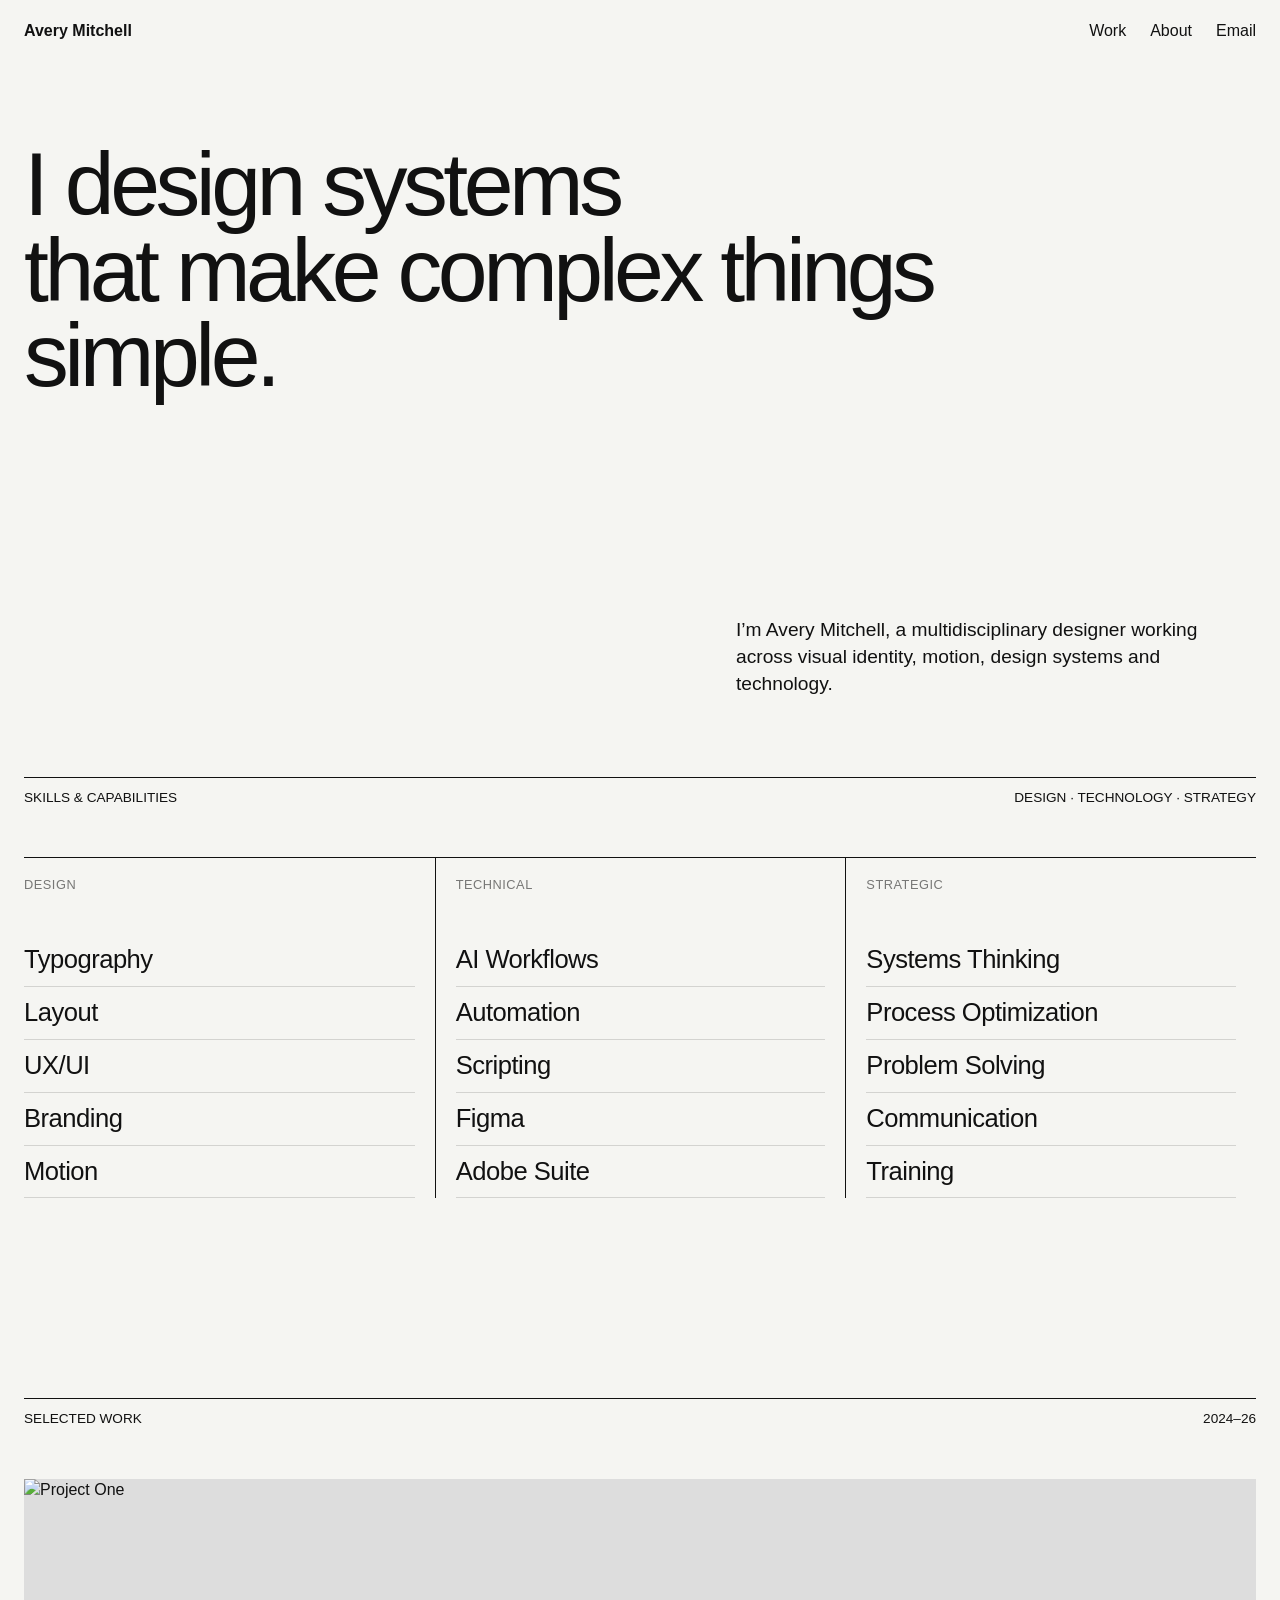
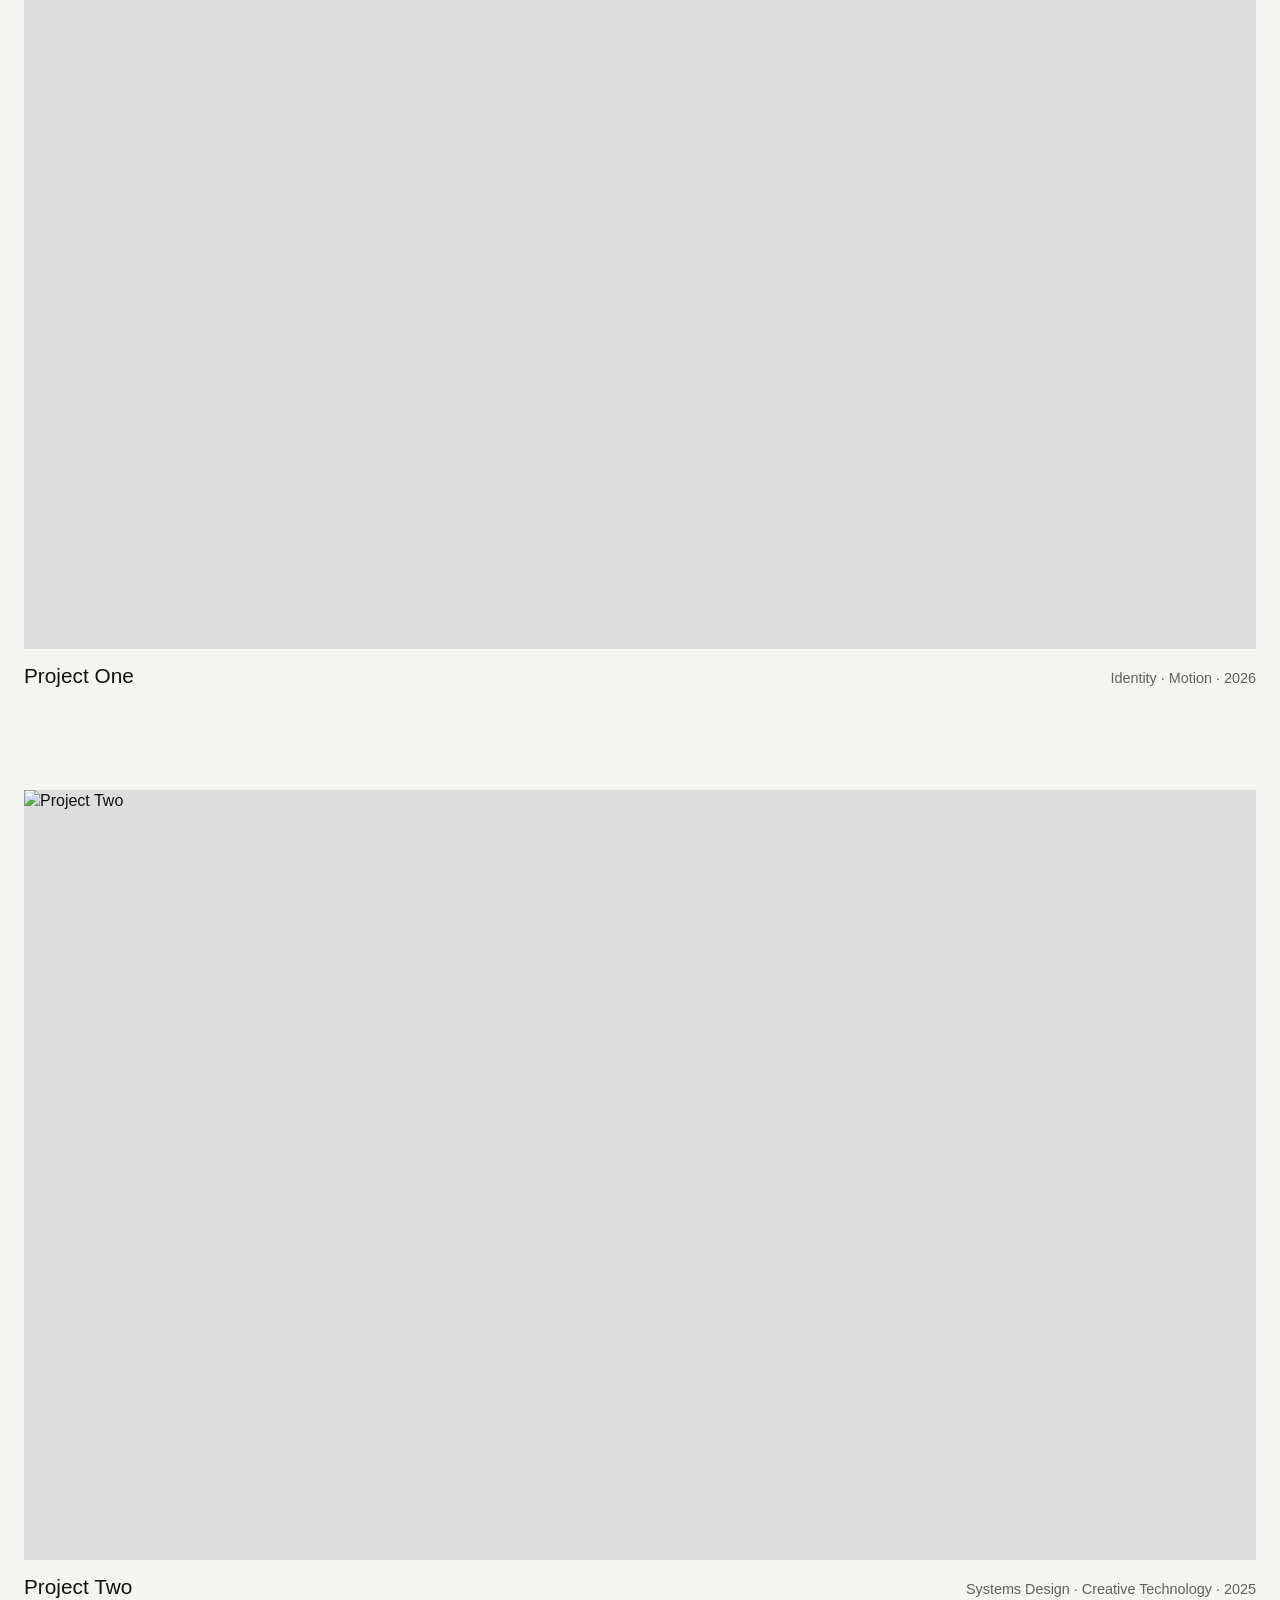
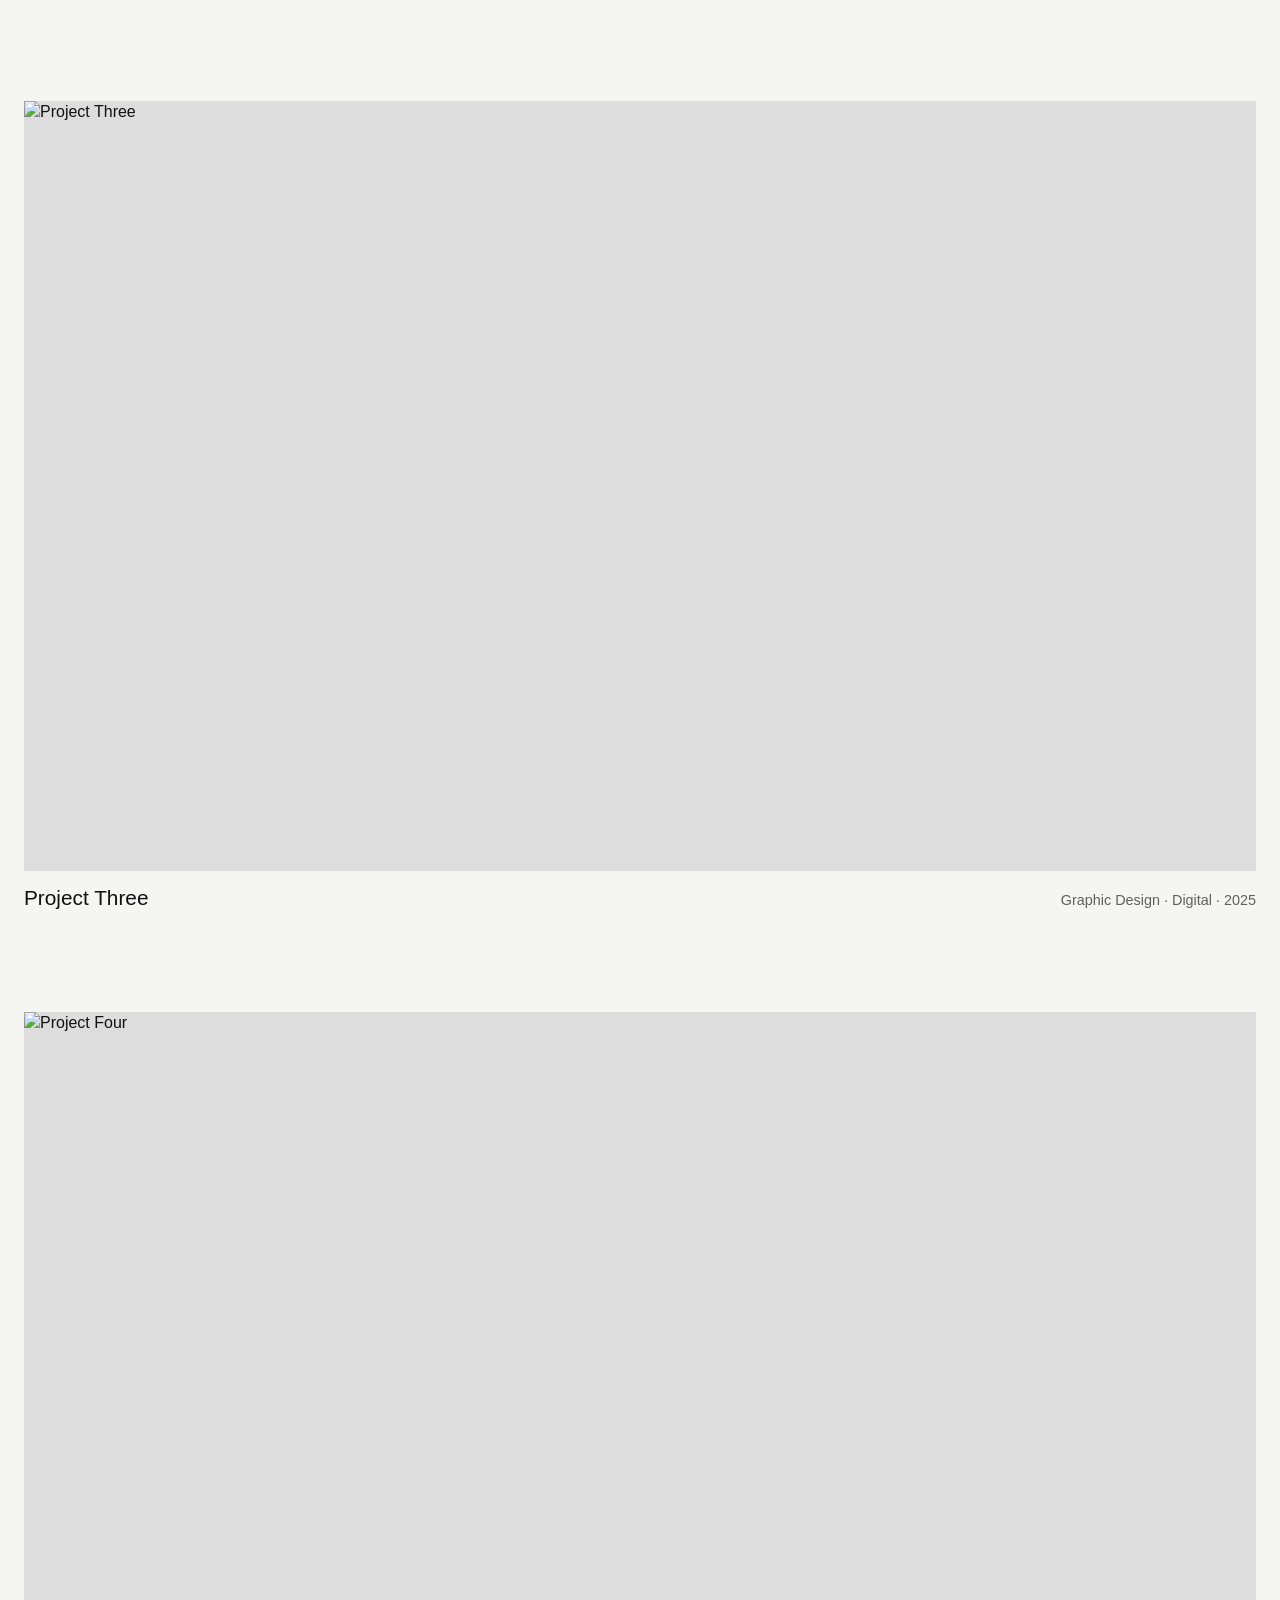
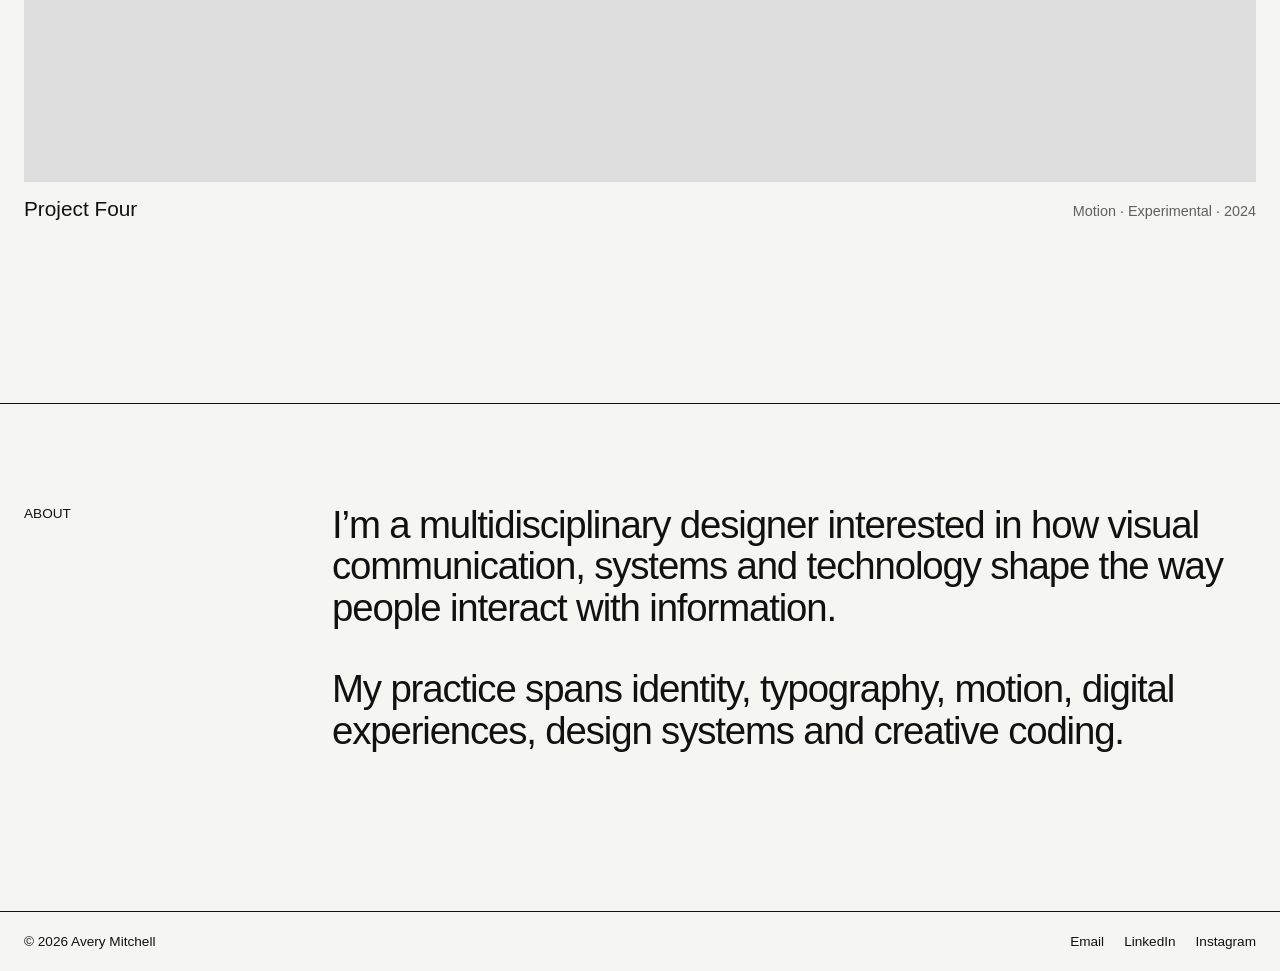
==== index.html @ 85906522 "Add favicon link to index.html" ====
<!DOCTYPE html>
<html lang="en">
<head>
  <meta charset="UTF-8">
  <meta name="viewport" content="width=device-width, initial-scale=1.0">

  <title>Avery Mitchell — Design & Creative Technology</title>
  <meta
    name="description"
    content="Portfolio of Avery Mitchell — graphic design, motion, systems design and creative technology."
  >

  <link rel="stylesheet" href="style.css">
  <link rel="icon" type="image/png" href="/favicon.png">
</head>

<body>

  <header class="site-header">
    <a class="name" href="/">Avery Mitchell</a>

    <nav>
      <a href="#work">Work</a>
      <a href="#about">About</a>
      <a href="mailto:hello@example.com">Email</a>
    </nav>
  </header>


  <main>

    <!-- INTRO -->
    <section class="intro">
      <h1>
        I design systems<br>
        that make complex things<br>
        simple.
      </h1>

      <p class="intro-text">
        I’m Avery Mitchell, a multidisciplinary designer working across
        visual identity, motion, design systems and technology.
      </p>
    </section>

    <!-- SKILLS -->
<section class="skills">

  <div class="section-heading">
    <p>Skills & Capabilities</p>
    <p>Design · Technology · Strategy</p>
  </div>

  <div class="skills-grid">

    <div class="skills-column">
      <h2>Design</h2>
      <ul>
        <li>Typography</li>
        <li>Layout</li>
        <li>UX/UI</li>
        <li>Branding</li>
        <li>Motion</li>
      </ul>
    </div>

    <div class="skills-column">
      <h2>Technical</h2>
      <ul>
        <li>AI Workflows</li>
        <li>Automation</li>
        <li>Scripting</li>
        <li>Figma</li>
        <li>Adobe Suite</li>
      </ul>
    </div>

    <div class="skills-column">
      <h2>Strategic</h2>
      <ul>
        <li>Systems Thinking</li>
        <li>Process Optimization</li>
        <li>Problem Solving</li>
        <li>Communication</li>
        <li>Training</li>
      </ul>
    </div>

  </div>

</section>

    <!-- WORK -->
    <section class="work" id="work">

      <div class="section-heading">
        <p>Selected work</p>
        <p>2024–26</p>
      </div>


      <!-- PROJECT 01 -->
      <a class="project" href="#">
        <div class="project-image">
          <img
            src="images/project-01.jpg"
            alt="Project One"
          >
        </div>

        <div class="project-info">
          <h2>Project One</h2>

          <p>
            Identity · Motion · 2026
          </p>
        </div>
      </a>


      <!-- PROJECT 02 -->
      <a class="project" href="#">
        <div class="project-image">
          <img
            src="images/project-02.jpg"
            alt="Project Two"
          >
        </div>

        <div class="project-info">
          <h2>Project Two</h2>

          <p>
            Systems Design · Creative Technology · 2025
          </p>
        </div>
      </a>


      <!-- PROJECT 03 -->
      <a class="project" href="#">
        <div class="project-image">
          <img
            src="images/project-03.jpg"
            alt="Project Three"
          >
        </div>

        <div class="project-info">
          <h2>Project Three</h2>

          <p>
            Graphic Design · Digital · 2025
          </p>
        </div>
      </a>


      <!-- PROJECT 04 -->
      <a class="project" href="#">
        <div class="project-image">
          <img
            src="images/project-04.jpg"
            alt="Project Four"
          >
        </div>

        <div class="project-info">
          <h2>Project Four</h2>

          <p>
            Motion · Experimental · 2024
          </p>
        </div>
      </a>

    </section>


    <!-- ABOUT -->
    <section class="about" id="about">

      <p class="section-label">About</p>

      <div class="about-text">
        <p>
          I’m a multidisciplinary designer interested in how visual
          communication, systems and technology shape the way people
          interact with information.
        </p>

        <p>
          My practice spans identity, typography, motion, digital
          experiences, design systems and creative coding.
        </p>
      </div>

    </section>

  </main>


  <footer>

    <p>© 2026 Avery Mitchell</p>

    <div class="footer-links">
      <a href="mailto:hello@example.com">Email</a>
      <a href="#" target="_blank">LinkedIn</a>
      <a href="#" target="_blank">Instagram</a>
    </div>

  </footer>

</body>
</html>
---- style.css ----
/* ------------------------------
   RESET
-------------------------------- */

* {
  box-sizing: border-box;
  margin: 0;
  padding: 0;
}

html {
  scroll-behavior: smooth;
}

body {
  background: #f5f5f2;
  color: #111;
  font-family: Inter, Helvetica, sans-serif;
  font-size: 16px;
  line-height: 1.4;
}

img {
  display: block;
  width: 100%;
}

a {
  color: inherit;
  text-decoration: none;
}


/* ------------------------------
   HEADER
-------------------------------- */

.site-header {
  display: flex;
  justify-content: space-between;
  align-items: center;

  padding: 20px 24px;
}

.name {
  font-weight: 600;
font-color: #FF0000;
}

nav {
  display: flex;
  gap: 24px;
}

nav a:hover {
  opacity: 0.5;
}


/* ------------------------------
   INTRO
-------------------------------- */

.intro {
  min-height: 75vh;

  display: flex;
  flex-direction: column;
  justify-content: space-between;

  padding: 80px 24px 40px;
}

.intro h1 {
  max-width: 1200px;

  font-size: clamp(3rem, 7vw, 7rem);
  font-weight: 400;
  line-height: 0.95;
  letter-spacing: -0.05em;
}

.intro-text {
  max-width: 520px;

  margin-left: auto;

  font-size: 1.2rem;
}


/* ------------------------------
   SKILLS
-------------------------------- */

.skills {
  padding: 40px 24px 120px;
}

.skills-grid {
  display: grid;
  grid-template-columns: repeat(3, 1fr);
  border-top: 1px solid #111;
}

.skills-column {
  padding: 18px 20px 0 0;
}

.skills-column + .skills-column {
  border-left: 1px solid #111;
  padding-left: 20px;
}

.skills-column h2 {
  margin-bottom: 40px;

  font-size: 0.8rem;
  font-weight: 500;
  text-transform: uppercase;
  letter-spacing: 0.04em;

  opacity: 0.55;
}

.skills-column ul {
  list-style: none;
}

.skills-column li {
  padding: 8px 0;

  font-size: clamp(1.25rem, 2vw, 2rem);
  letter-spacing: -0.02em;

  border-bottom: 1px solid rgba(17, 17, 17, 0.15);
}


/* SKILLS — MOBILE */

@media (max-width: 700px) {

  .skills {
    padding-bottom: 80px;
  }

  .skills-grid {
    display: block;
  }

  .skills-column {
    padding: 20px 0 40px;
  }

  .skills-column + .skills-column {
    border-left: 0;
    border-top: 1px solid #111;
    padding-left: 0;
  }

  .skills-column h2 {
    margin-bottom: 20px;
  }

}

/* ------------------------------
   WORK
-------------------------------- */

.work {
  padding: 80px 24px;
}

.section-heading {
  display: flex;
  justify-content: space-between;

  border-top: 1px solid #111;

  padding-top: 10px;
  margin-bottom: 50px;

  font-size: 0.85rem;
  text-transform: uppercase;
}


/* PROJECT */

.project {
  display: block;

  margin-bottom: 100px;
}

.project-image {
  overflow: hidden;

  background: #ddd;
}

.project-image img {
  aspect-ratio: 16 / 10;

  object-fit: cover;

  transition: transform 0.5s ease;
}

.project:hover .project-image img {
  transform: scale(1.015);
}

.project-info {
  display: flex;
  justify-content: space-between;
  align-items: baseline;

  padding-top: 12px;
}

.project-info h2 {
  font-size: 1.3rem;
  font-weight: 500;
}

.project-info p {
  font-size: 0.9rem;
  opacity: 0.65;
}


/* ------------------------------
   ABOUT
-------------------------------- */

.about {
  display: grid;
  grid-template-columns: 1fr 3fr;

  padding: 100px 24px 160px;

  border-top: 1px solid #111;
}

.section-label {
  font-size: 0.85rem;
  text-transform: uppercase;
}

.about-text {
  max-width: 900px;

  font-size: clamp(1.8rem, 3vw, 3.5rem);
  line-height: 1.08;
  letter-spacing: -0.03em;
}

.about-text p + p {
  margin-top: 40px;
}


/* ------------------------------
   FOOTER
-------------------------------- */

footer {
  display: flex;
  justify-content: space-between;

  padding: 20px 24px;

  border-top: 1px solid #111;

  font-size: 0.85rem;
}

.footer-links {
  display: flex;
  gap: 20px;
}

.footer-links a:hover {
  opacity: 0.5;
}


/* ------------------------------
   MOBILE
-------------------------------- */

@media (max-width: 700px) {

  .site-header {
    align-items: flex-start;
  }

  nav {
    gap: 12px;
  }

  .intro {
    min-height: 70vh;

    padding-top: 60px;
  }

  .intro h1 {
    font-size: clamp(2.8rem, 13vw, 5rem);
  }

  .intro-text {
    margin-left: 0;
    margin-top: 60px;
  }

  .project {
    margin-bottom: 60px;
  }

  .project-info {
    display: block;
  }

  .project-info p {
    margin-top: 4px;
  }

  .about {
    display: block;
  }

  .section-label {
    margin-bottom: 50px;
  }

  footer {
    gap: 30px;
  }

}
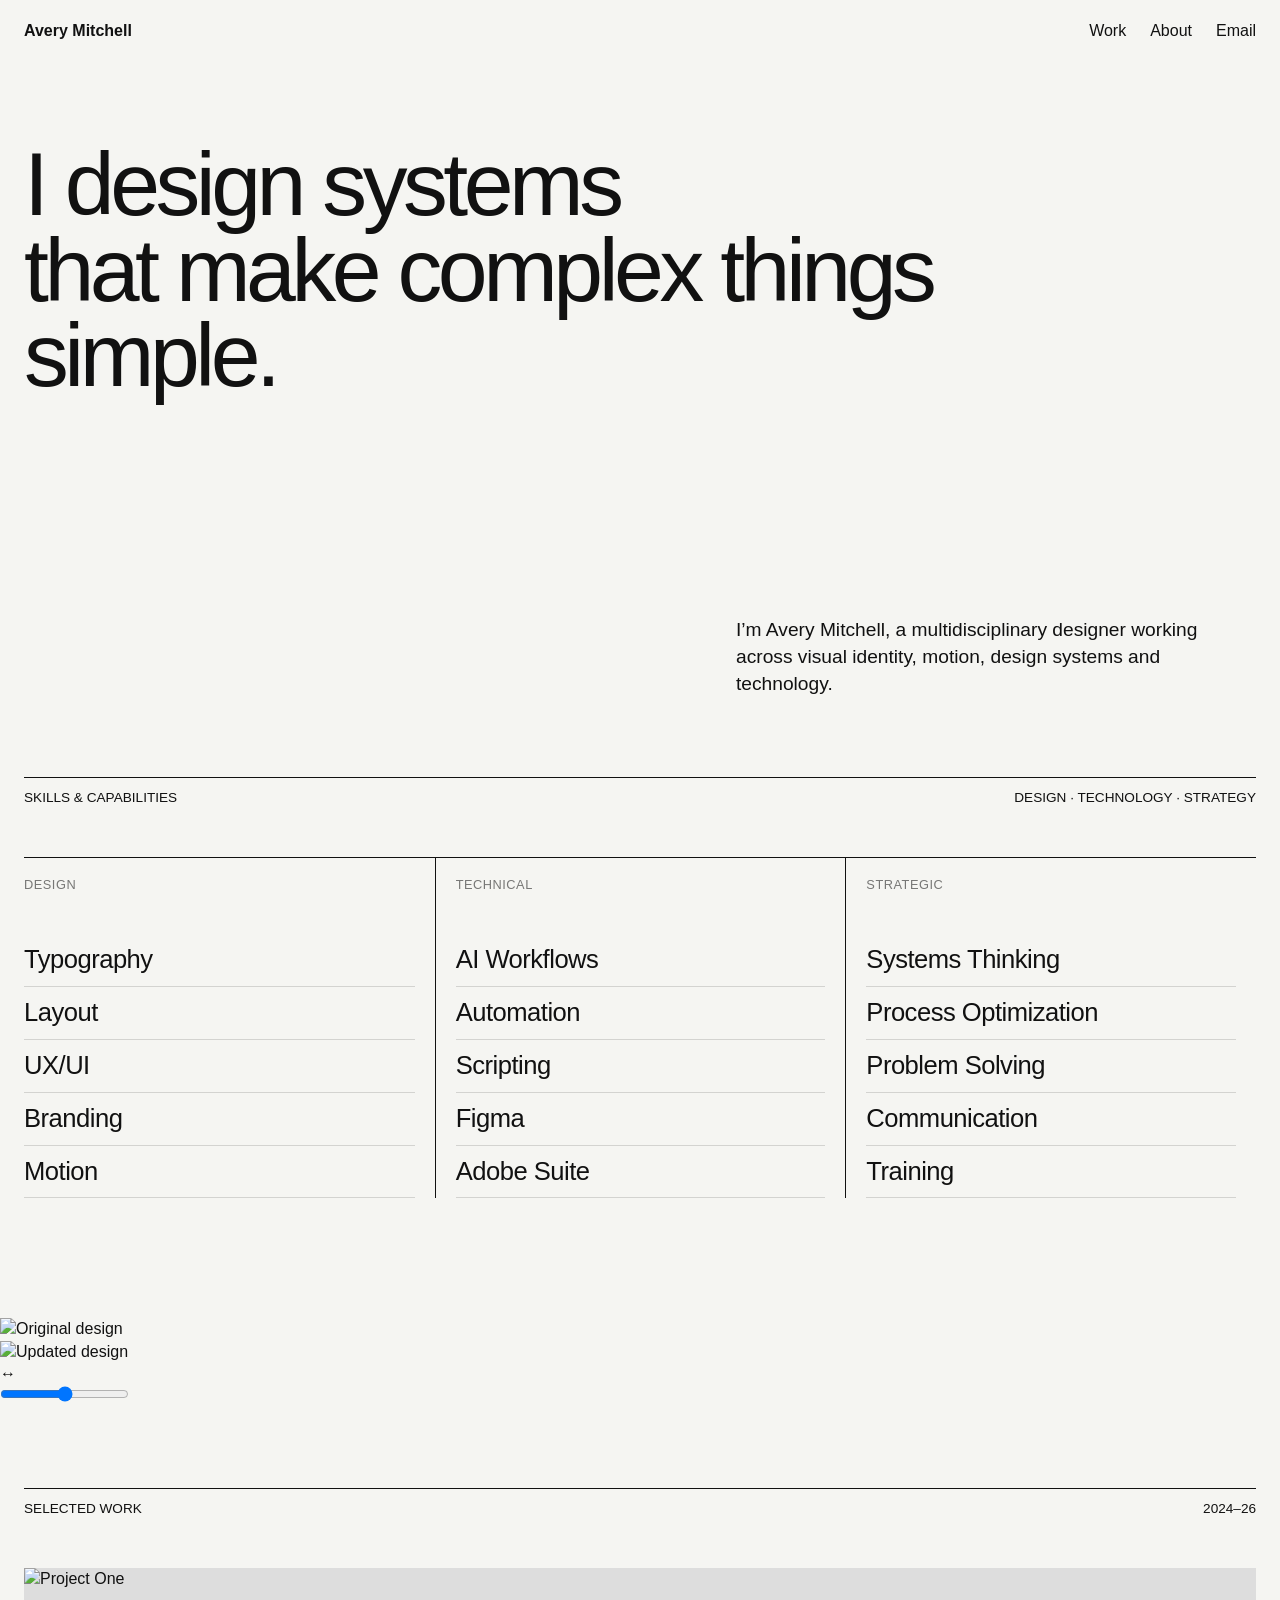
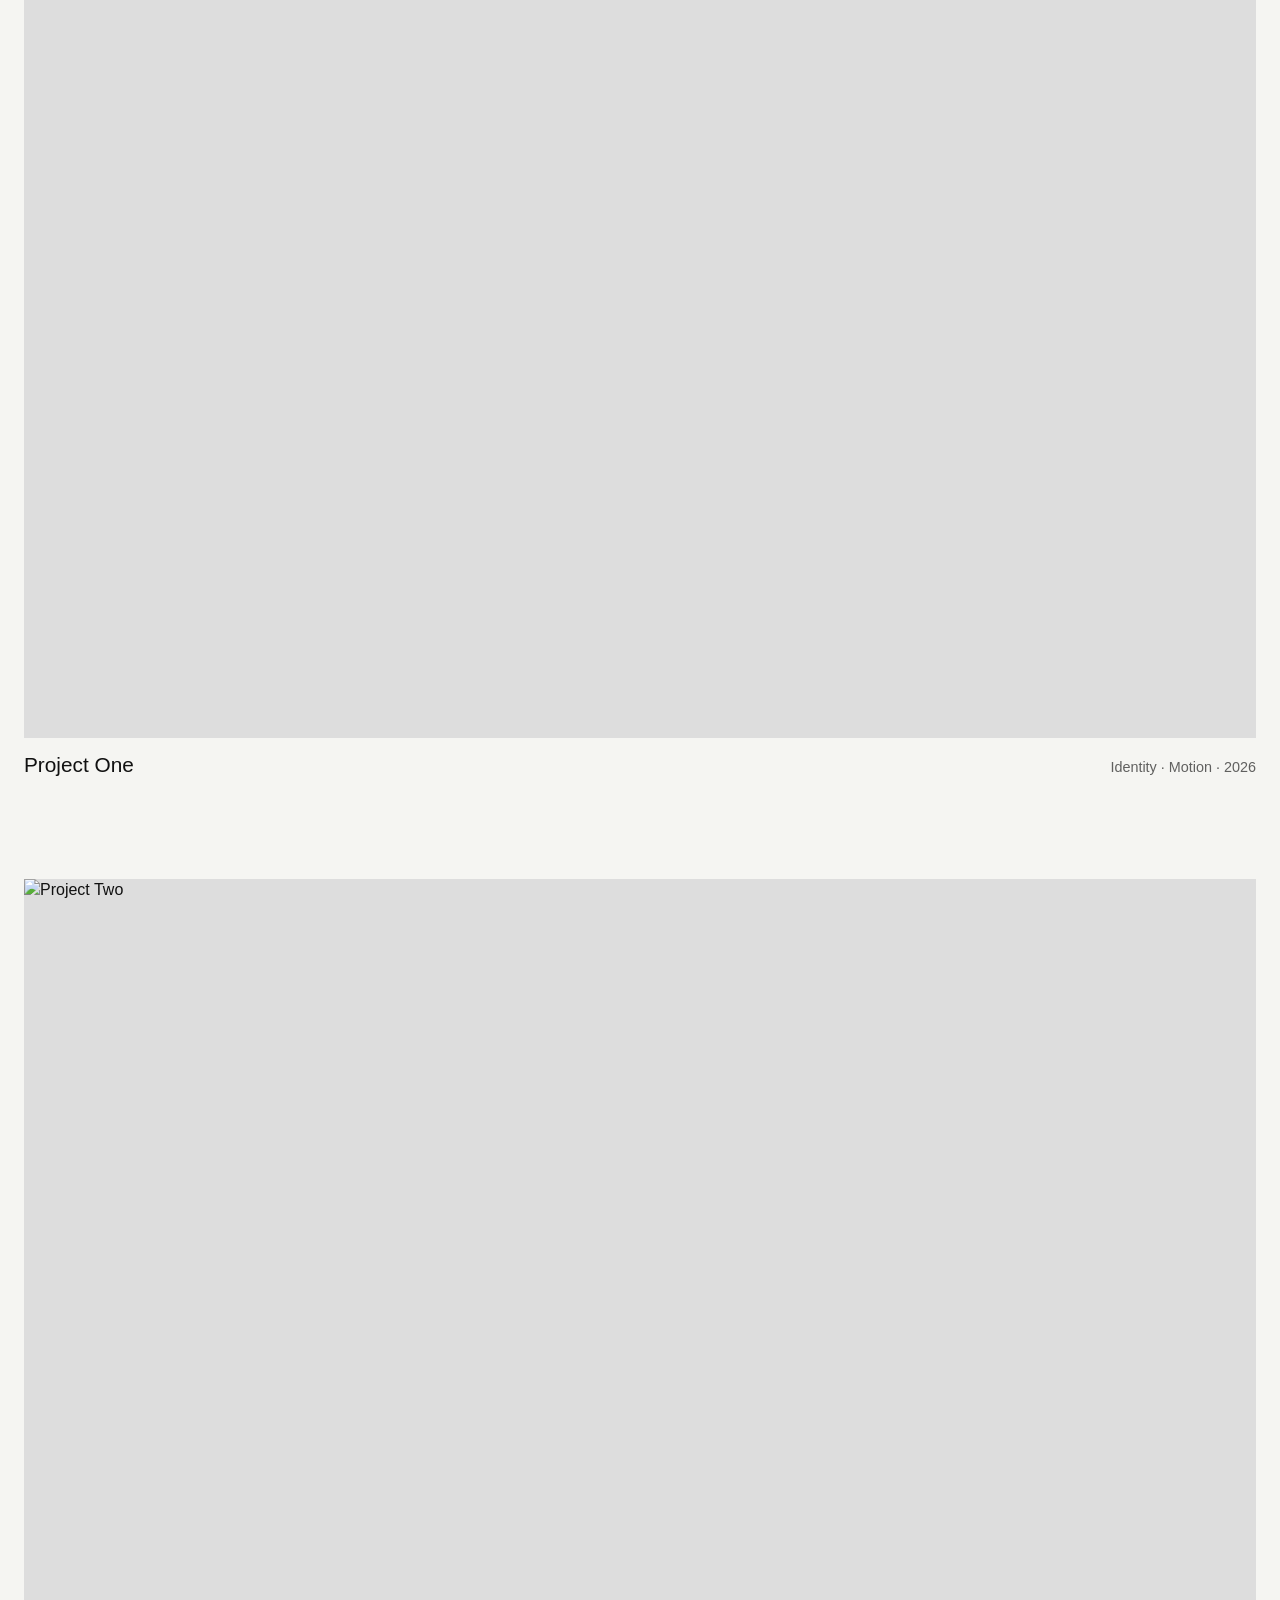
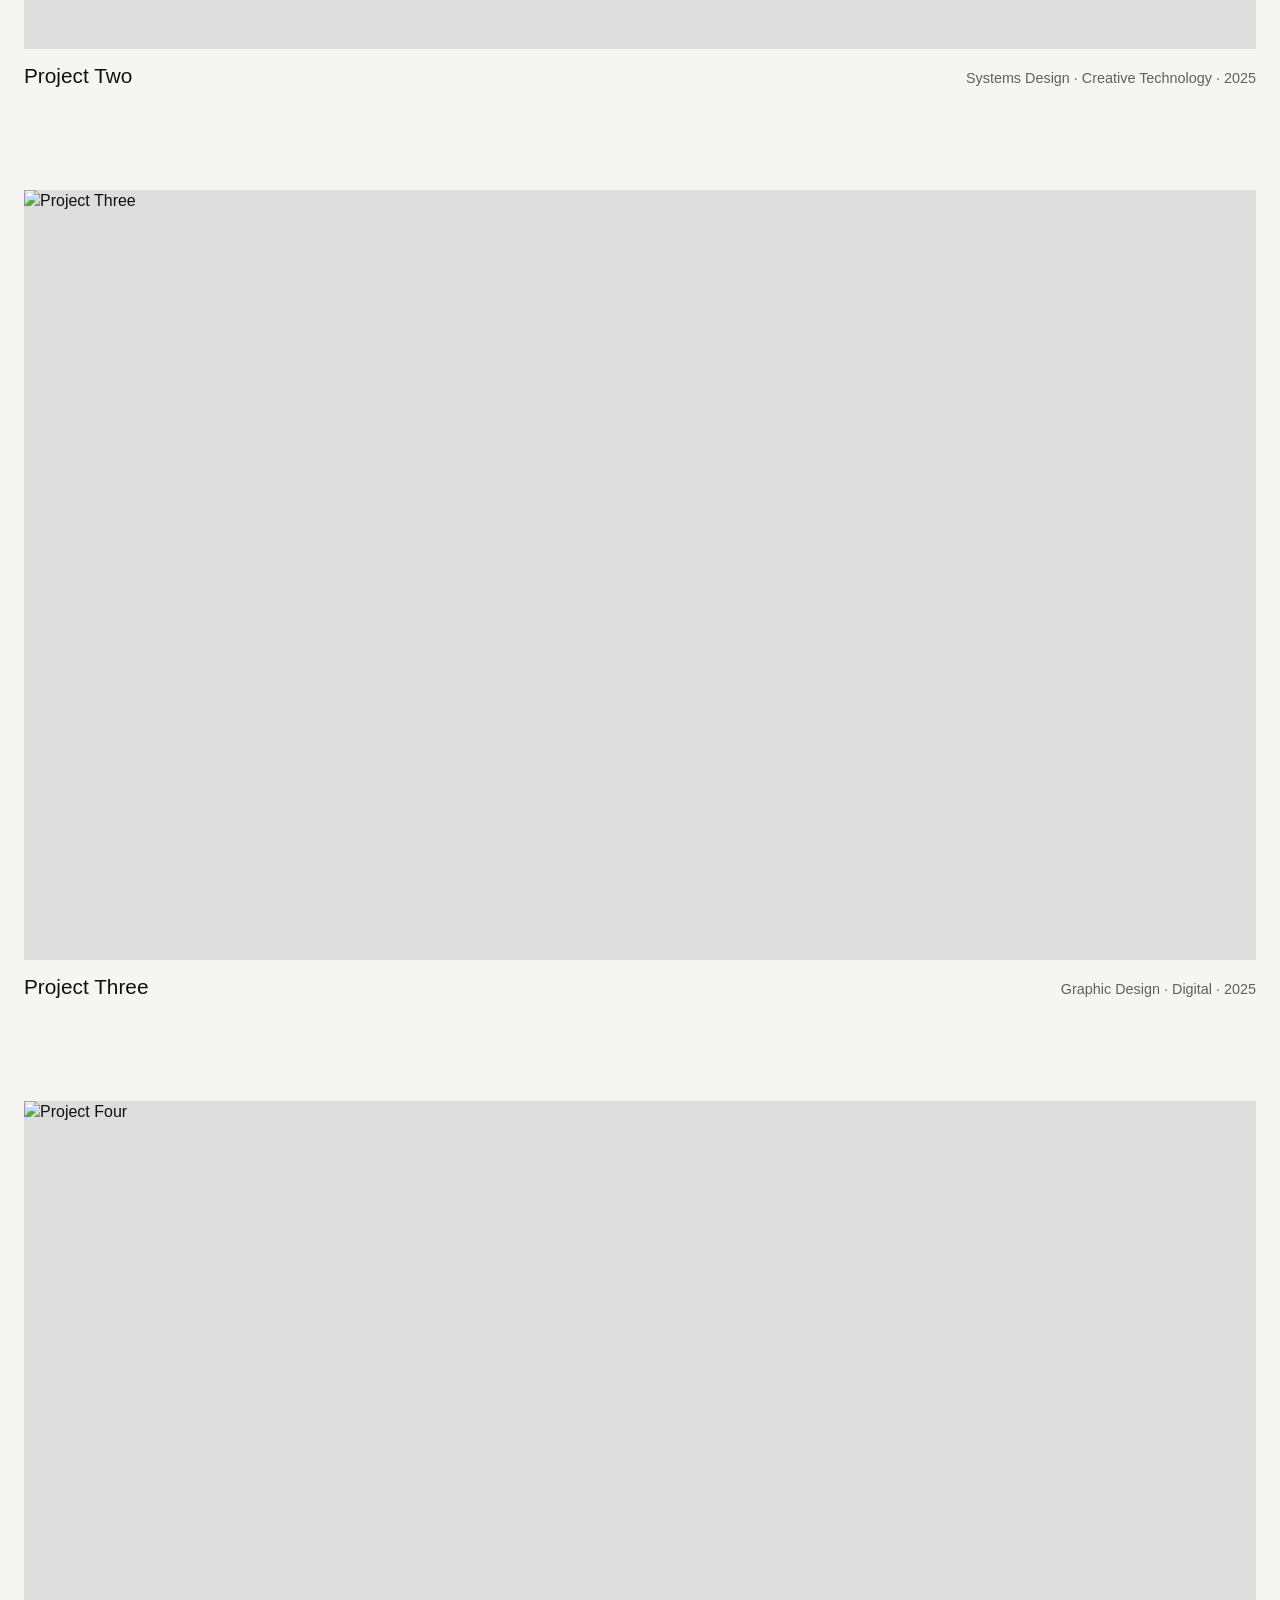
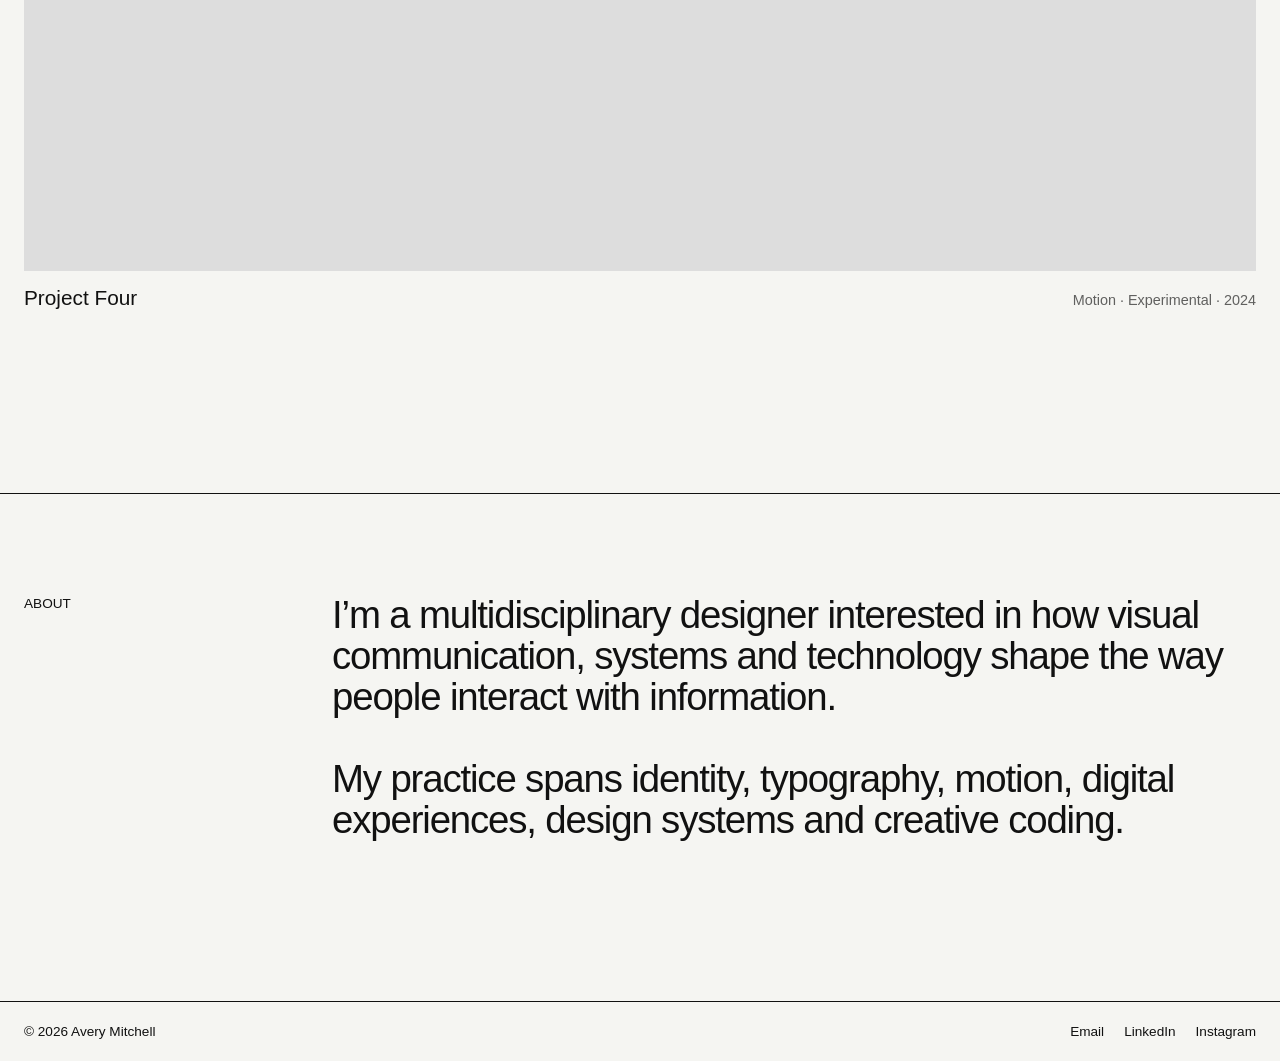
==== commit 55531898: "Implement image comparison feature in index.html Added an image comparison section with slider funct" ====
--- a/index.html
+++ b/index.html
@@ -11,7 +11,7 @@
   >
 
   <link rel="stylesheet" href="style.css">
-  <link rel="icon" type="image/png" href="/favicon.png">
+  <link rel="icon" type="image/png" href="/favicon-2.png">
 </head>
 
 <body>
@@ -90,6 +90,43 @@
 
 </section>
 
+<!-- IMAGE COMPARE -->
+    
+<div class="image-compare">
+
+  <!-- Bottom image -->
+  <img
+    class="compare-image"
+    src="images/project-before.jpg"
+    alt="Original design"
+  >
+
+  <!-- Top image -->
+  <div class="compare-overlay">
+    <img
+      class="compare-image"
+      src="images/project-after.jpg"
+      alt="Updated design"
+    >
+  </div>
+
+  <!-- Divider -->
+  <div class="compare-divider">
+    <div class="compare-handle">↔</div>
+  </div>
+
+  <!-- Invisible slider controls everything -->
+  <input
+    class="compare-slider"
+    type="range"
+    min="0"
+    max="100"
+    value="50"
+    aria-label="Compare images"
+  >
+
+</div>
+    
     <!-- WORK -->
     <section class="work" id="work">
 
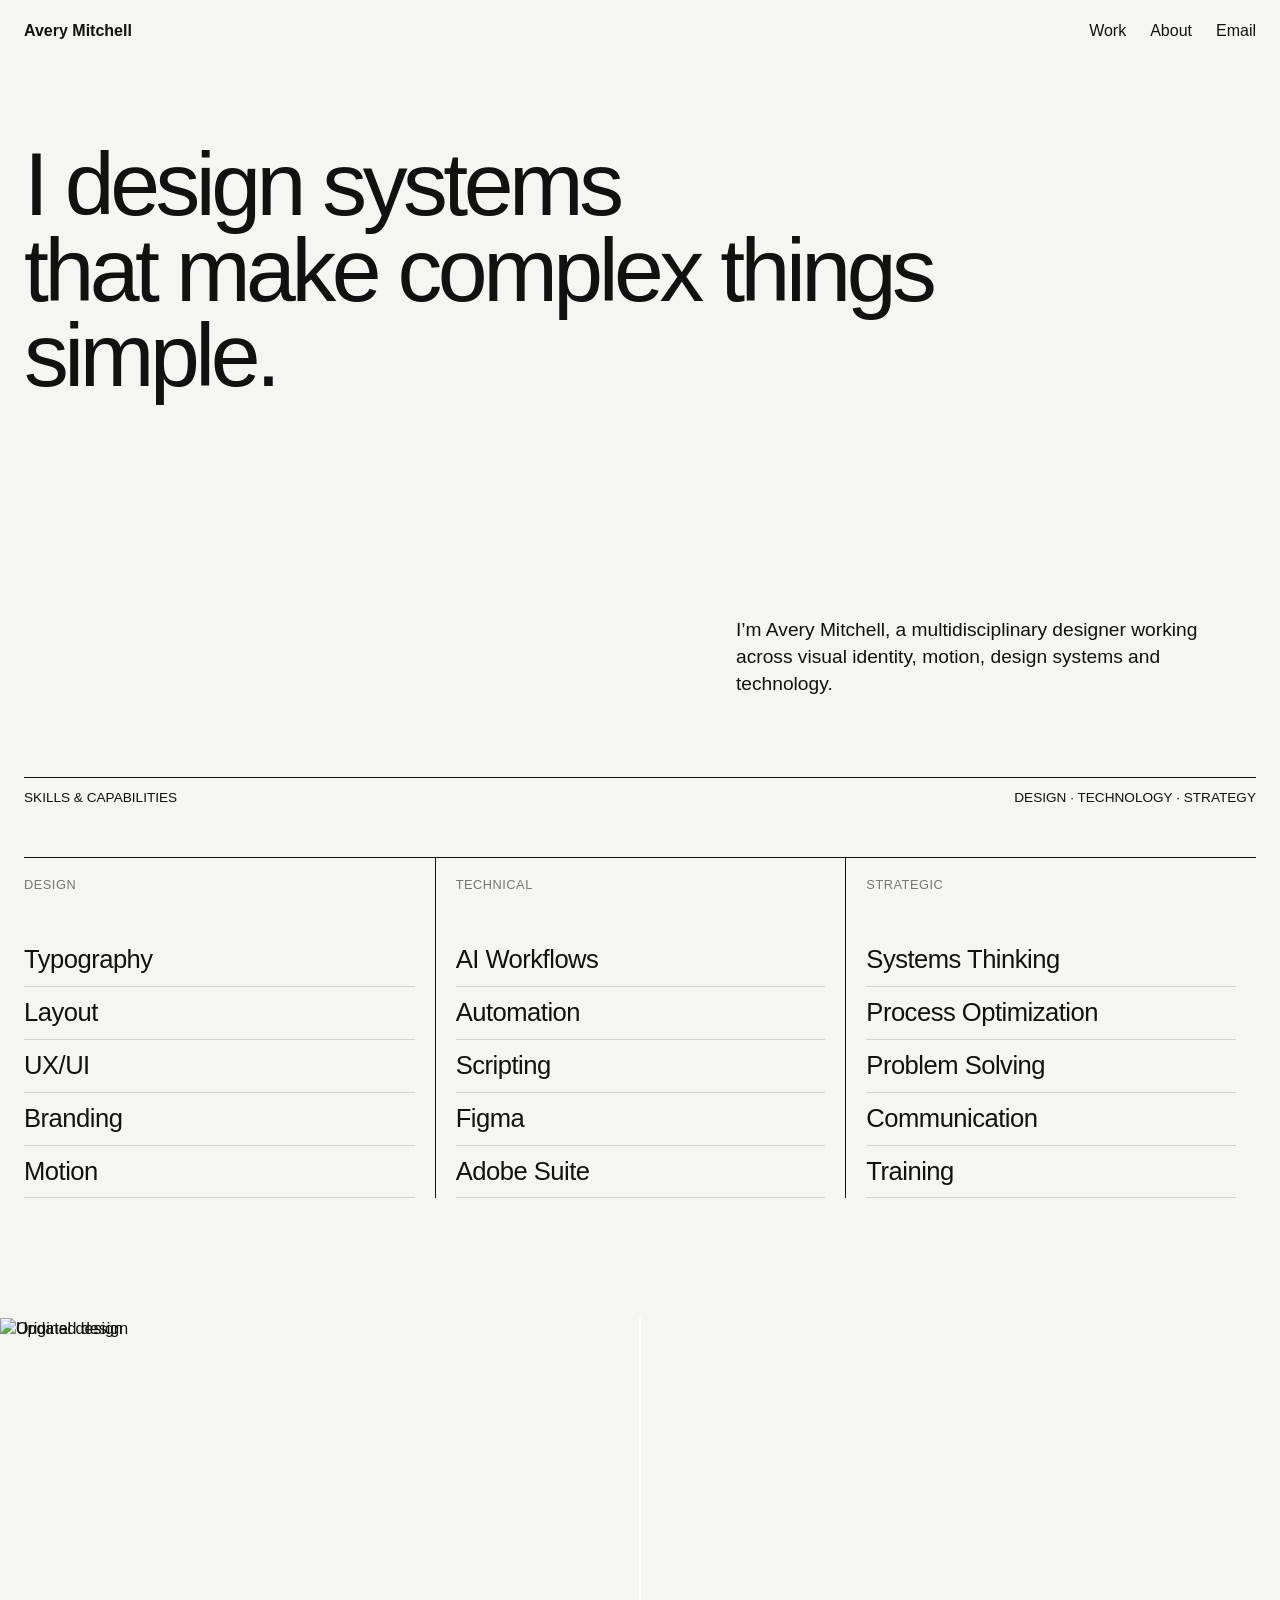
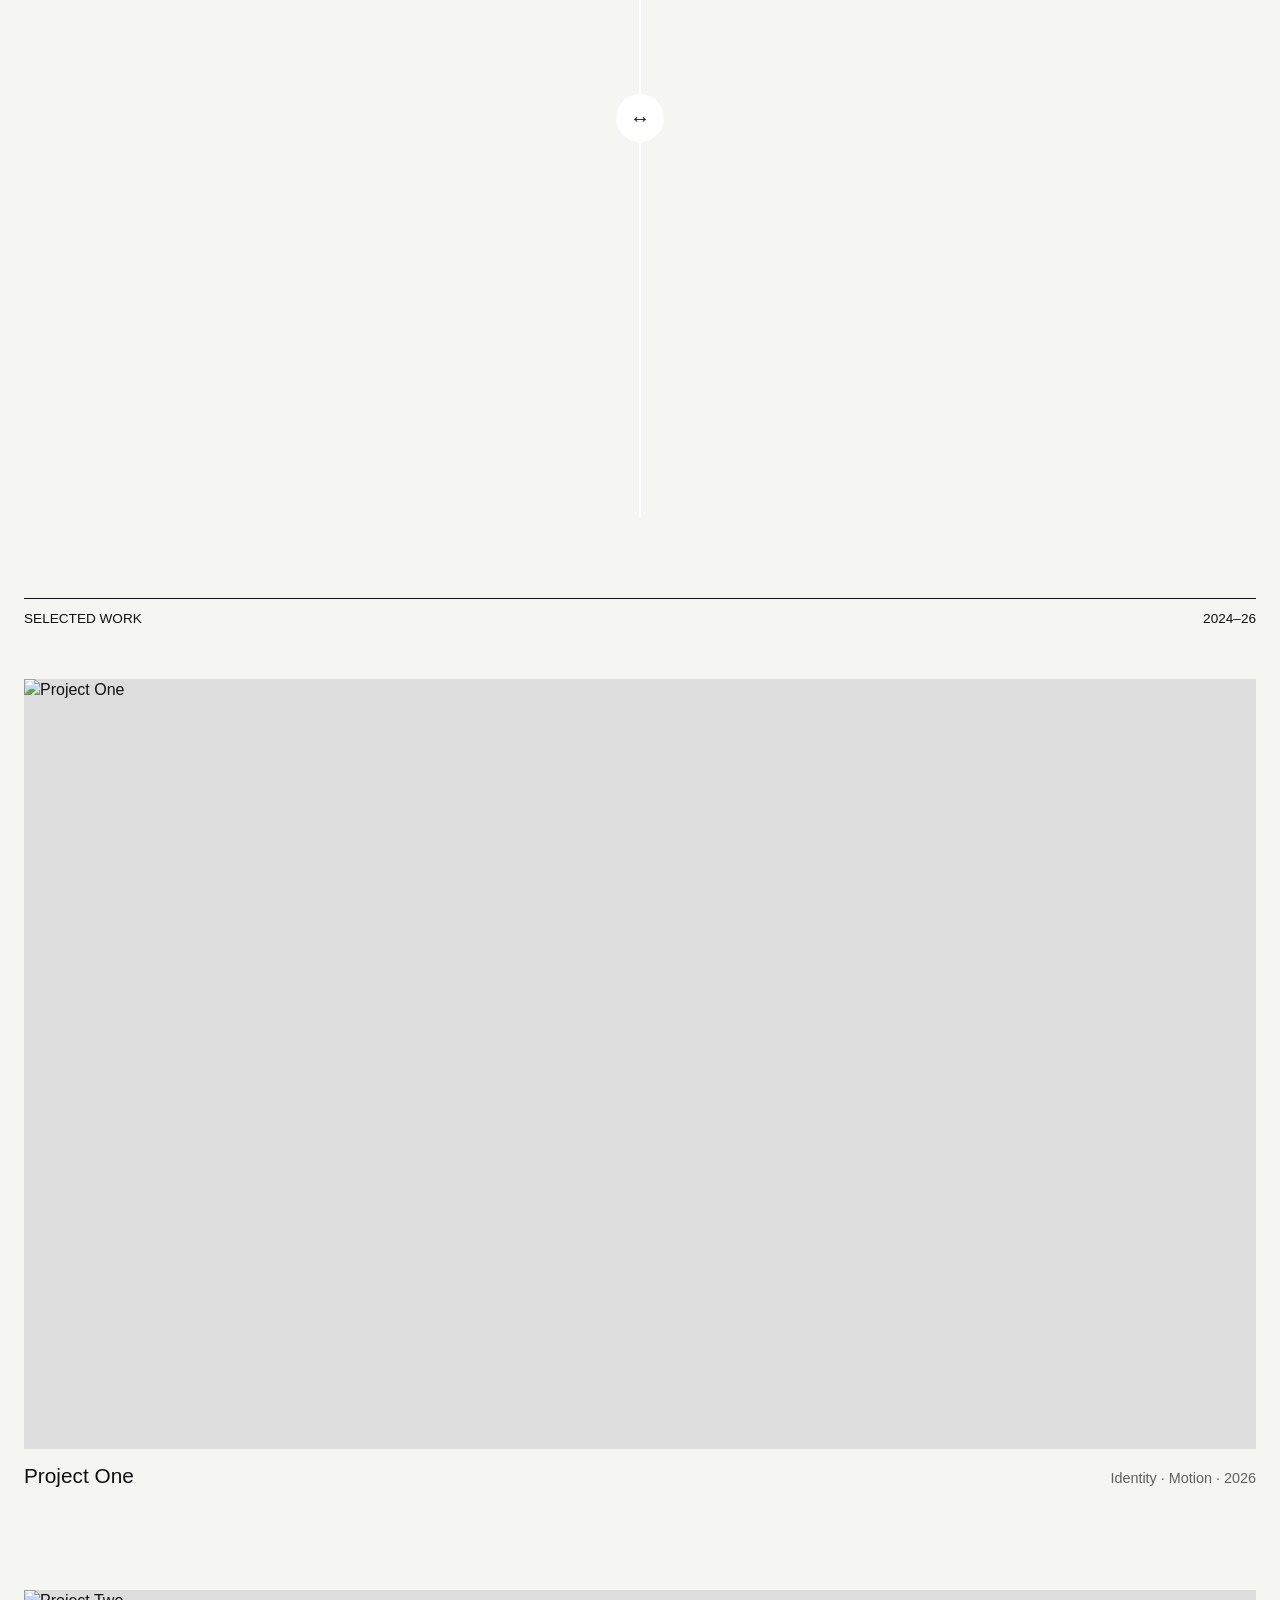
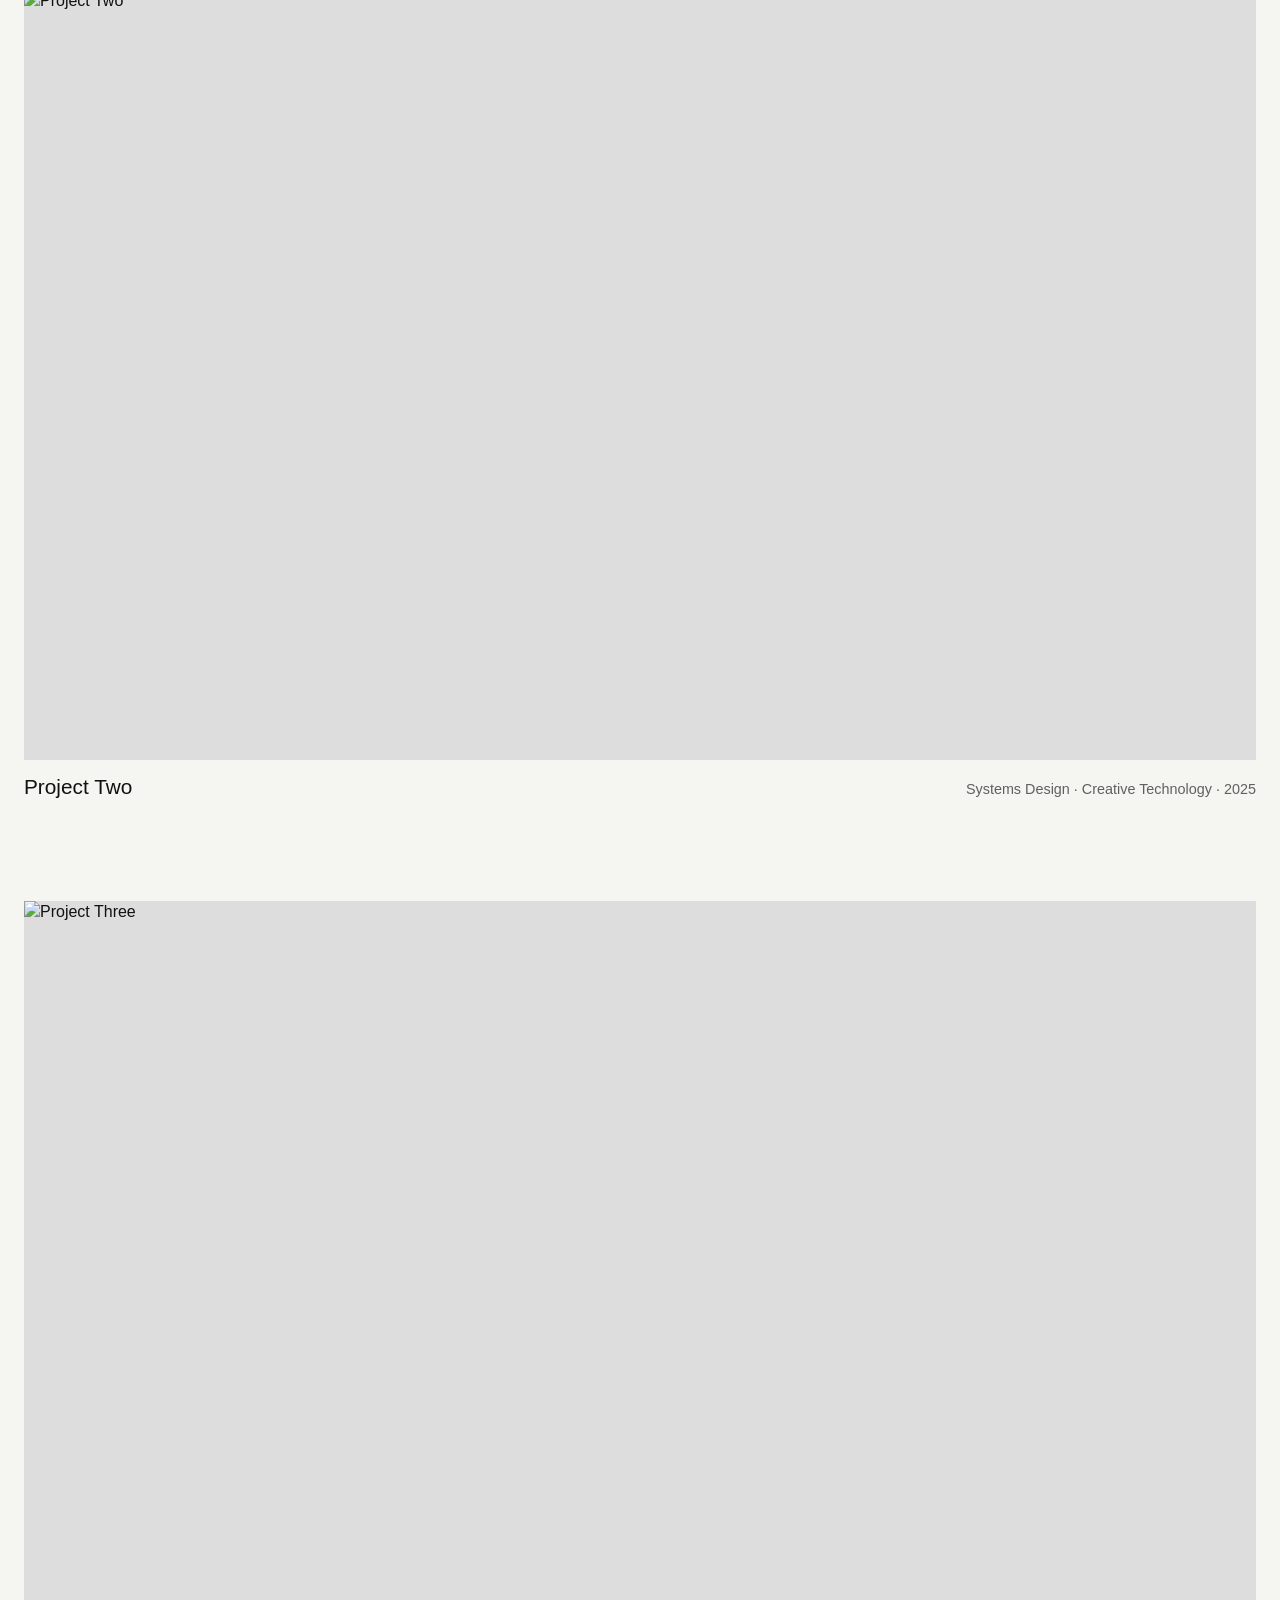
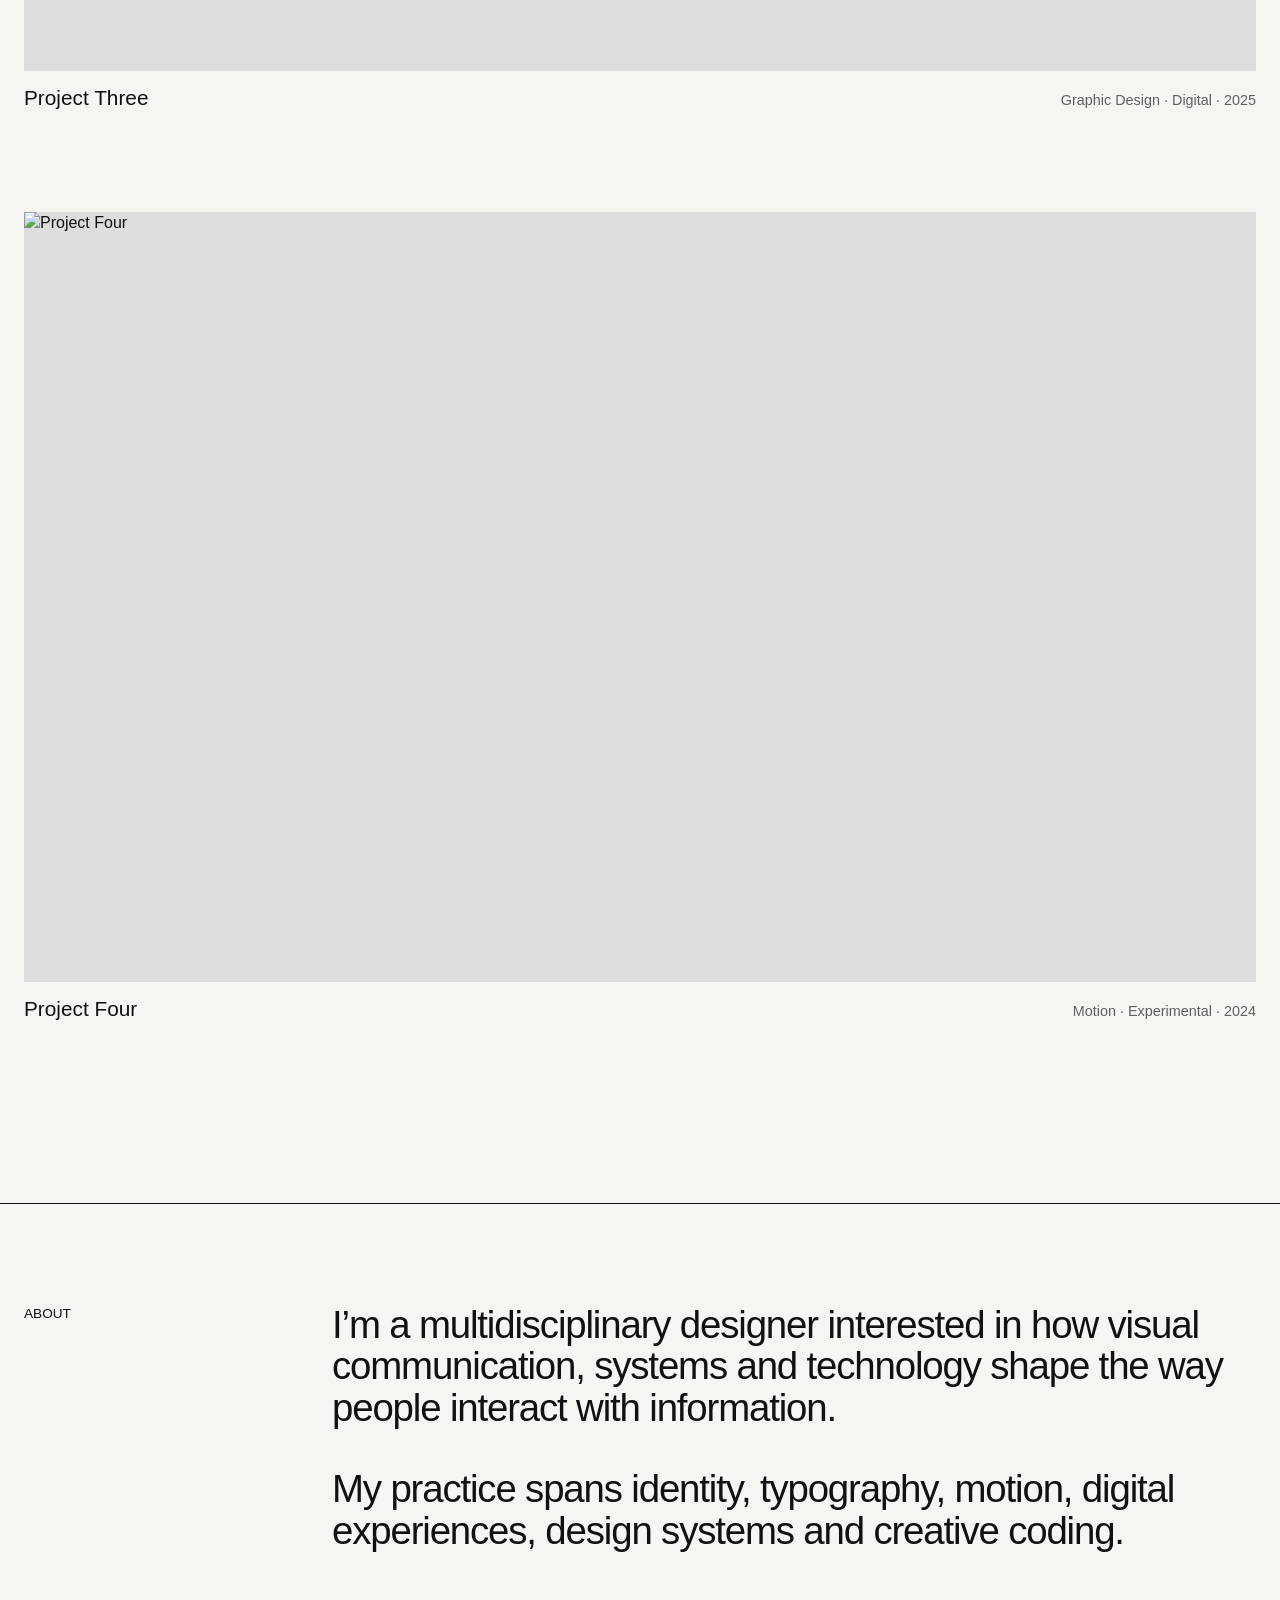
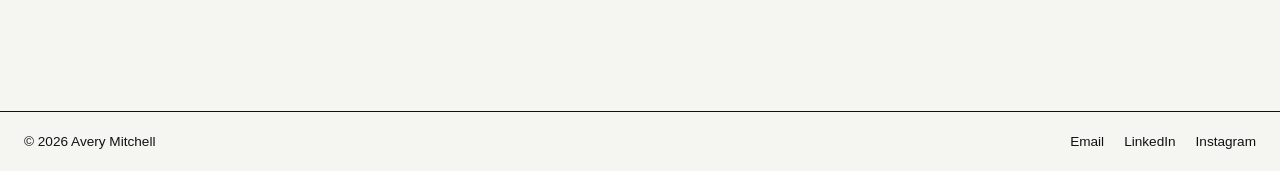
==== commit 8de76f44: "Refactor image compare section in index.html Reorganize image compare section and add missing closin" ====
--- a/index.html
+++ b/index.html
@@ -91,17 +91,15 @@
 </section>
 
 <!-- IMAGE COMPARE -->
-    
+    <section>
 <div class="image-compare">
 
-  <!-- Bottom image -->
   <img
     class="compare-image"
     src="images/project-before.jpg"
     alt="Original design"
   >
 
-  <!-- Top image -->
   <div class="compare-overlay">
     <img
       class="compare-image"
@@ -110,12 +108,10 @@
     >
   </div>
 
-  <!-- Divider -->
   <div class="compare-divider">
     <div class="compare-handle">↔</div>
   </div>
 
-  <!-- Invisible slider controls everything -->
   <input
     class="compare-slider"
     type="range"
@@ -126,6 +122,9 @@
   >
 
 </div>
+</section>
+    
+</div>
     
     <!-- WORK -->
     <section class="work" id="work">
@@ -249,5 +248,20 @@
 
   </footer>
 
+<script>
+  document.querySelectorAll(".image-compare").forEach(compare => {
+
+    const slider = compare.querySelector(".compare-slider");
+
+    slider.addEventListener("input", () => {
+      compare.style.setProperty(
+        "--position",
+        slider.value + "%"
+      );
+    });
+
+  });
+</script>
+  
 </body>
 </html>
--- a/style.css
+++ b/style.css
@@ -341,5 +341,101 @@
   footer {
     gap: 30px;
   }
-
-}
+}
+
+/* ------------------------------
+   IMAGE COMPARISON
+-------------------------------- */
+
+.image-compare {
+  --position: 50%;
+
+  position: relative;
+  width: 100%;
+  aspect-ratio: 16 / 10;
+
+  overflow: hidden;
+}
+
+.compare-image {
+  position: absolute;
+  inset: 0;
+
+  width: 100%;
+  height: 100%;
+
+  object-fit: cover;
+}
+
+/* Image sitting on top */
+
+.compare-overlay {
+  position: absolute;
+  inset: 0;
+
+  width: var(--position);
+  overflow: hidden;
+}
+
+.compare-overlay .compare-image {
+  width: calc(100% / (var(--position) / 100%));
+}
+
+/* Invisible interactive slider */
+
+.compare-slider {
+  position: absolute;
+  inset: 0;
+
+  width: 100%;
+  height: 100%;
+
+  opacity: 0;
+  cursor: ew-resize;
+
+  z-index: 3;
+}
+
+/* Vertical dividing line */
+
+.compare-divider {
+  position: absolute;
+
+  top: 0;
+  bottom: 0;
+  left: var(--position);
+
+  width: 2px;
+
+  background: white;
+
+  transform: translateX(-50%);
+
+  pointer-events: none;
+  z-index: 2;
+}
+
+/* Circular drag handle */
+
+.compare-handle {
+  position: absolute;
+
+  top: 50%;
+  left: 50%;
+
+  width: 48px;
+  height: 48px;
+
+  display: flex;
+  align-items: center;
+  justify-content: center;
+
+  transform: translate(-50%, -50%);
+
+  border-radius: 50%;
+
+  background: white;
+  color: #111;
+
+  font-size: 20px;
+}
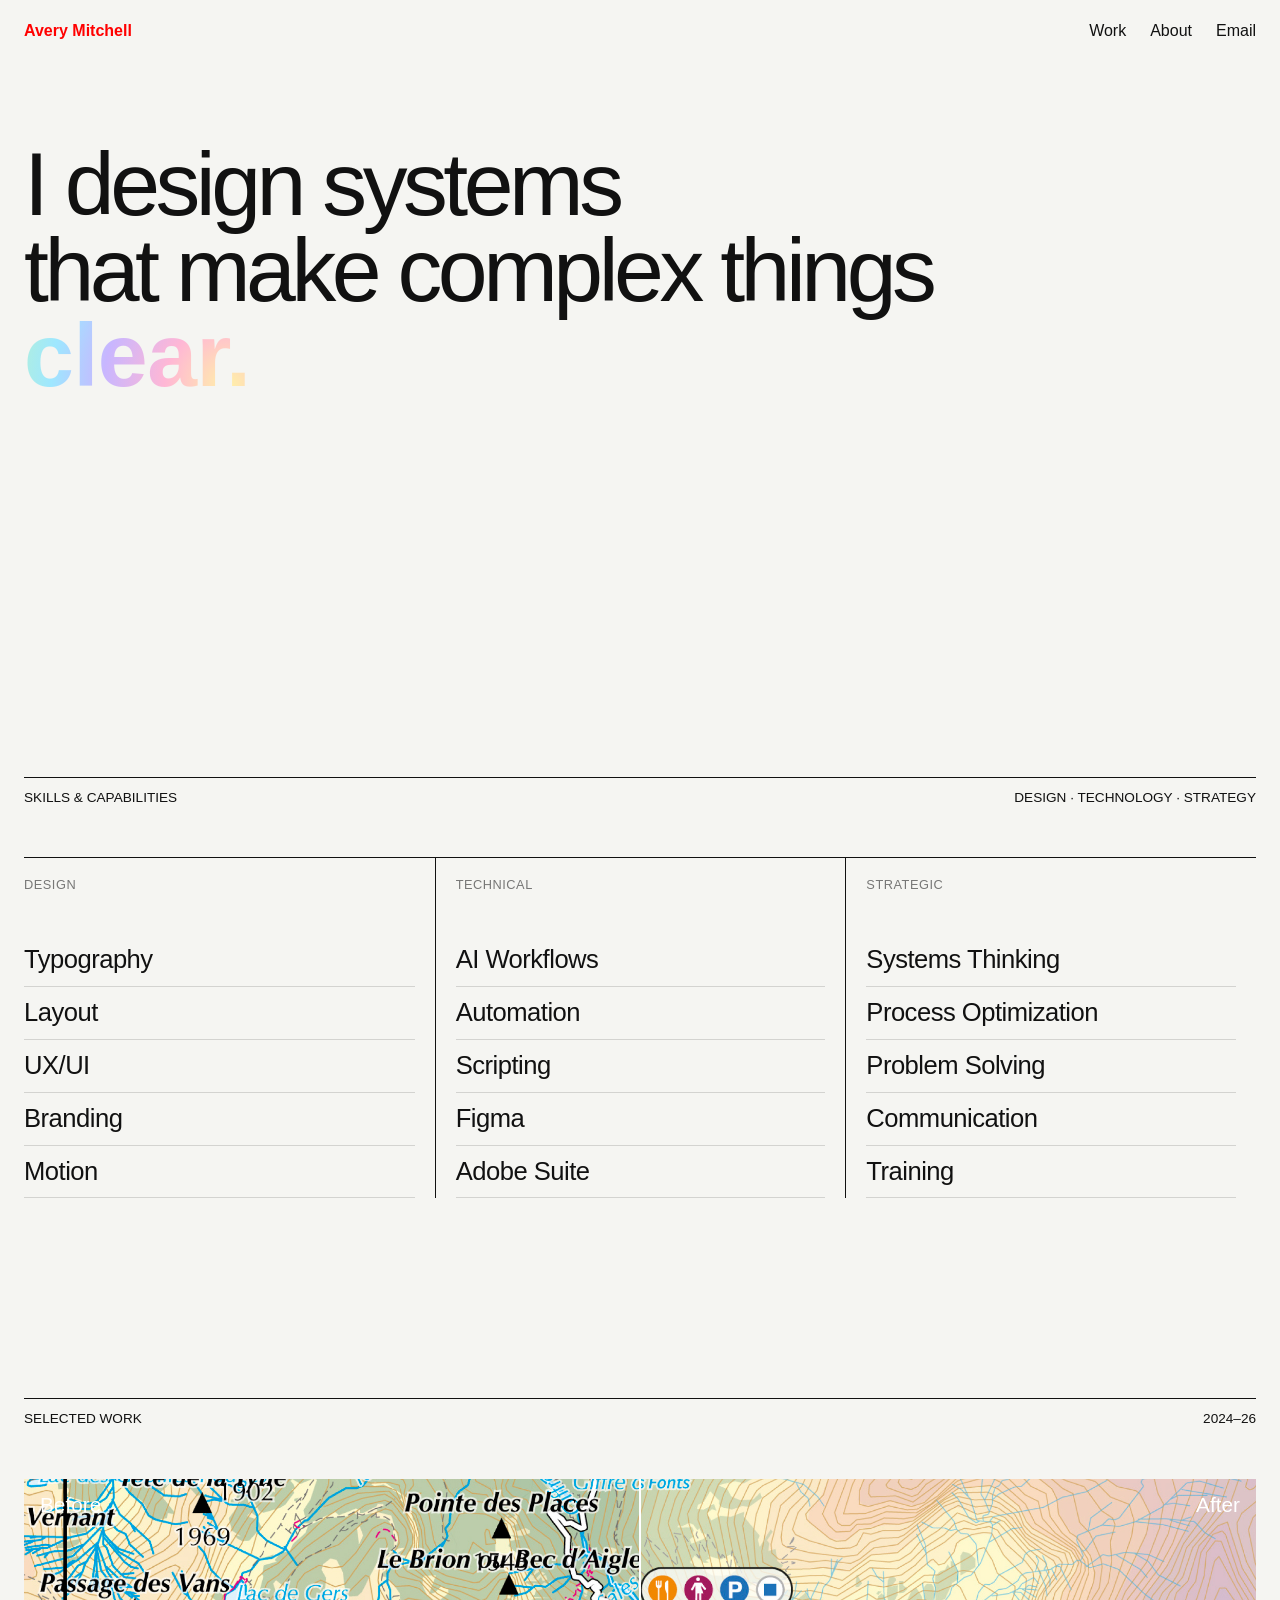
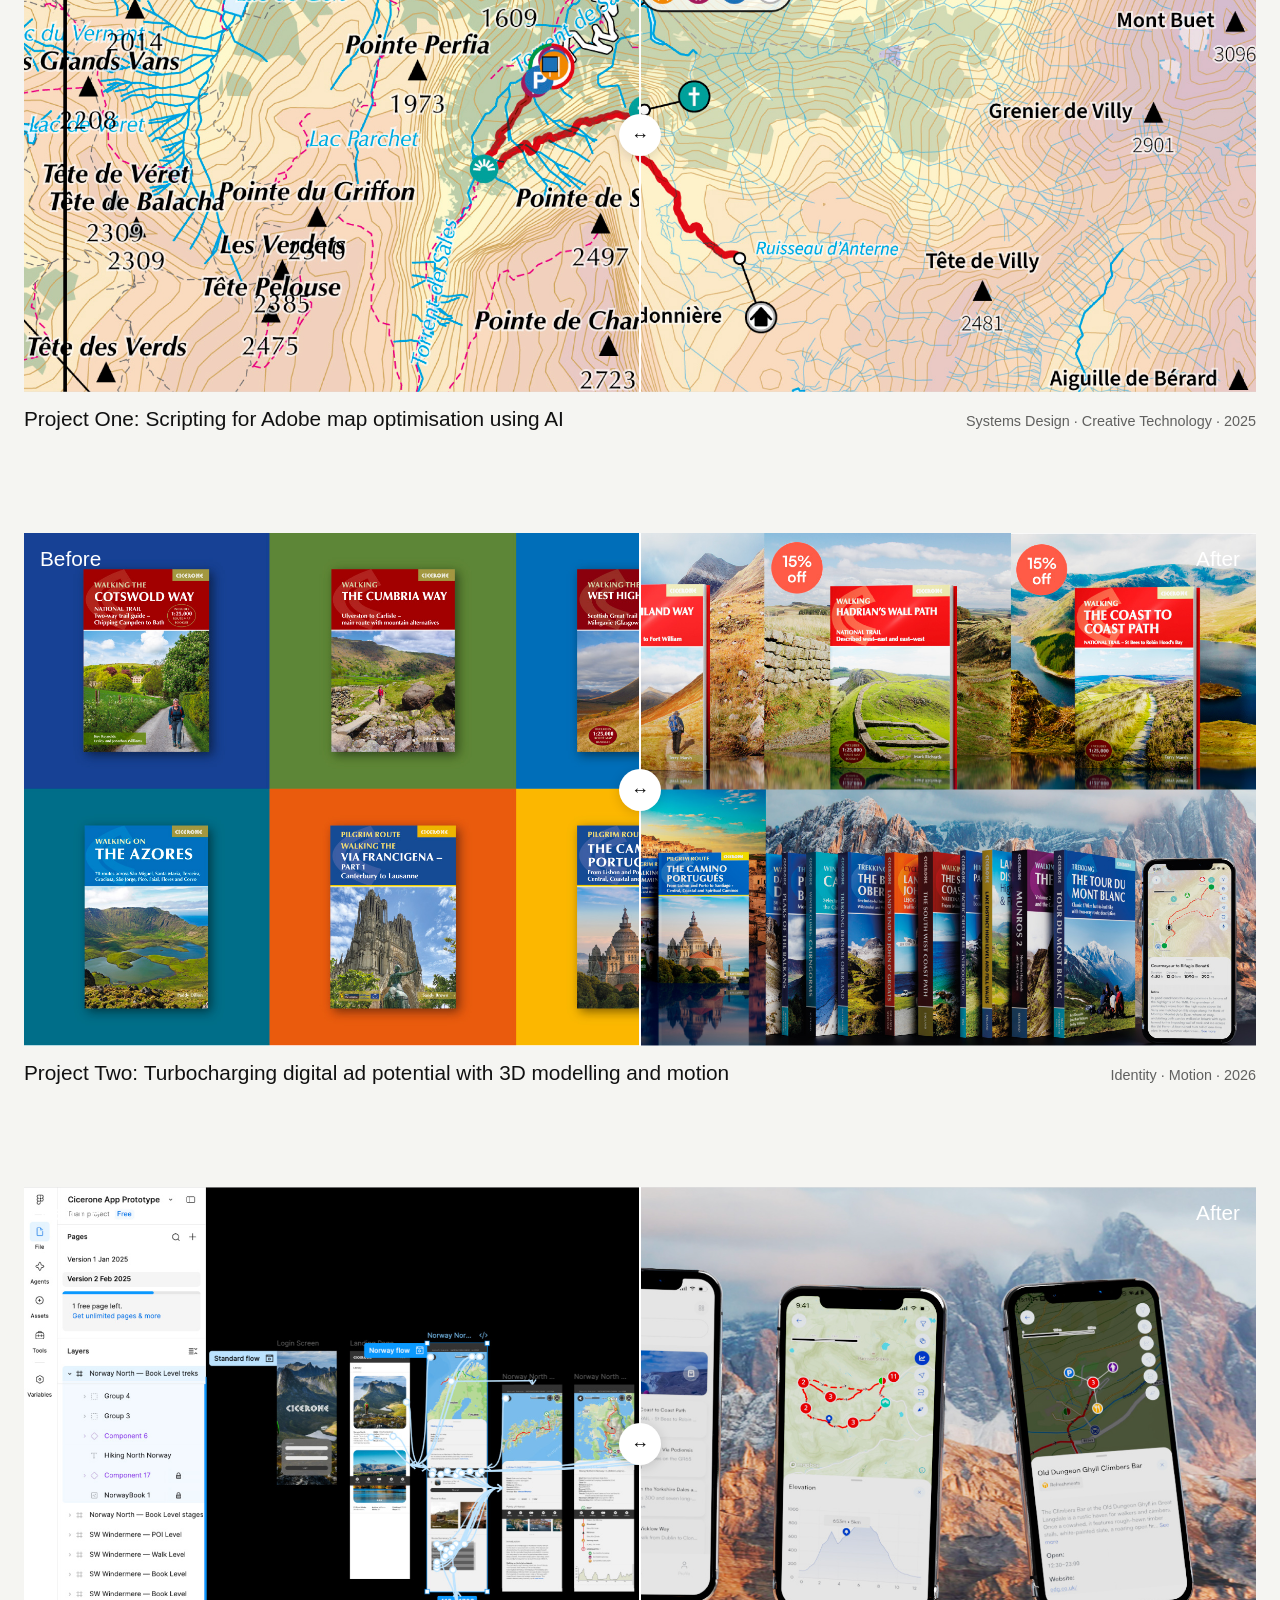
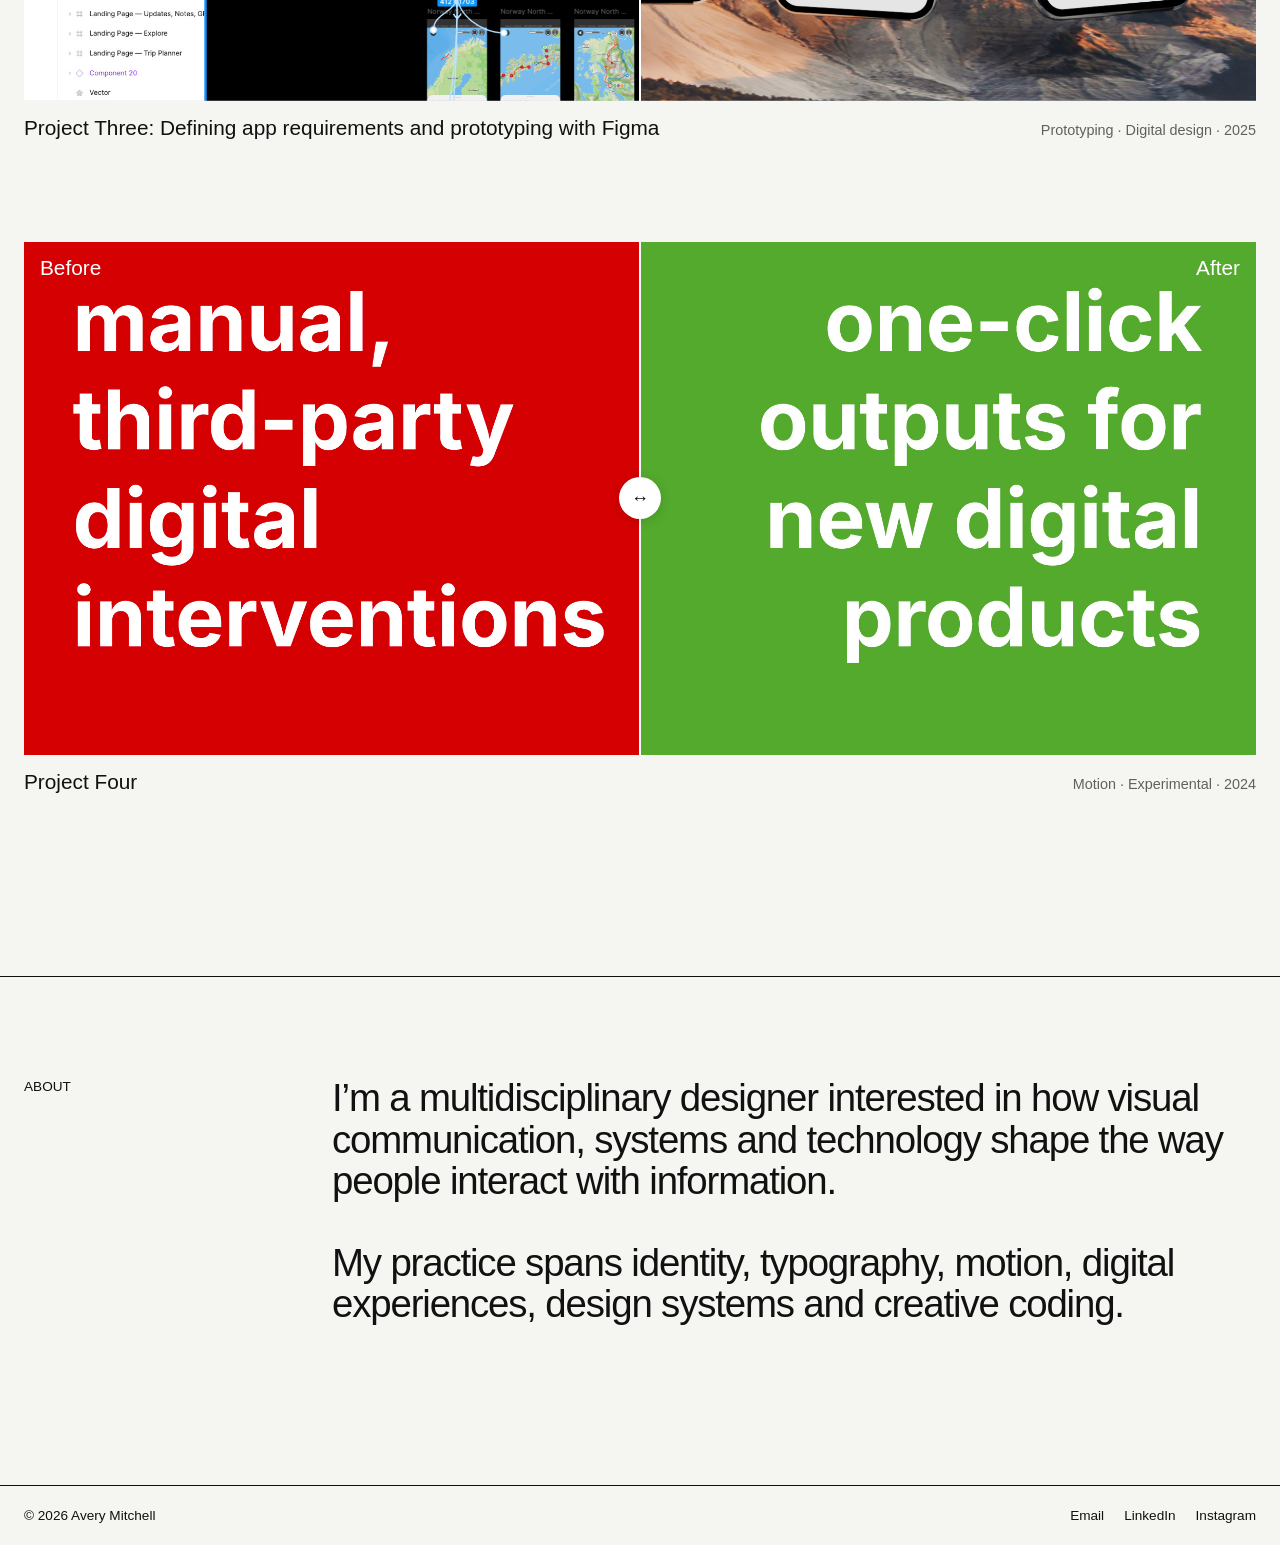
==== commit ce73f445: "Big changes Big changes" ====
--- a/index.html
+++ b/index.html
@@ -1,10 +1,16 @@
 <!DOCTYPE html>
 <html lang="en">
+
 <head>
   <meta charset="UTF-8">
-  <meta name="viewport" content="width=device-width, initial-scale=1.0">
+
+  <meta
+    name="viewport"
+    content="width=device-width, initial-scale=1.0"
+  >
 
   <title>Avery Mitchell — Design & Creative Technology</title>
+
   <meta
     name="description"
     content="Portfolio of Avery Mitchell — graphic design, motion, systems design and creative technology."
@@ -14,211 +20,461 @@
   <link rel="icon" type="image/png" href="/favicon-2.png">
 </head>
 
+
 <body>
 
+  <!-- ========================================
+       HEADER
+  ========================================= -->
+
   <header class="site-header">
-    <a class="name" href="/">Avery Mitchell</a>
+
+    <a class="name" href="/">
+      Avery Mitchell
+    </a>
 
     <nav>
       <a href="#work">Work</a>
       <a href="#about">About</a>
       <a href="mailto:hello@example.com">Email</a>
     </nav>
+
   </header>
 
 
   <main>
 
-    <!-- INTRO -->
+    <!-- ========================================
+         INTRO
+    ========================================= -->
+
     <section class="intro">
+
       <h1>
         I design systems<br>
         that make complex things<br>
-        simple.
+        <span class="clarity">clear.</span>
       </h1>
 
-      <p class="intro-text">
-        I’m Avery Mitchell, a multidisciplinary designer working across
-        visual identity, motion, design systems and technology.
-      </p>
     </section>
 
-    <!-- SKILLS -->
-<section class="skills">
-
-  <div class="section-heading">
-    <p>Skills & Capabilities</p>
-    <p>Design · Technology · Strategy</p>
-  </div>
-
-  <div class="skills-grid">
-
-    <div class="skills-column">
-      <h2>Design</h2>
-      <ul>
-        <li>Typography</li>
-        <li>Layout</li>
-        <li>UX/UI</li>
-        <li>Branding</li>
-        <li>Motion</li>
-      </ul>
-    </div>
-
-    <div class="skills-column">
-      <h2>Technical</h2>
-      <ul>
-        <li>AI Workflows</li>
-        <li>Automation</li>
-        <li>Scripting</li>
-        <li>Figma</li>
-        <li>Adobe Suite</li>
-      </ul>
-    </div>
-
-    <div class="skills-column">
-      <h2>Strategic</h2>
-      <ul>
-        <li>Systems Thinking</li>
-        <li>Process Optimization</li>
-        <li>Problem Solving</li>
-        <li>Communication</li>
-        <li>Training</li>
-      </ul>
-    </div>
-
-  </div>
-
-</section>
-
-<!-- IMAGE COMPARE -->
-    <section>
-<div class="image-compare">
-
-  <img
-    class="compare-image"
-    src="images/project-before.jpg"
-    alt="Original design"
-  >
-
-  <div class="compare-overlay">
-    <img
-      class="compare-image"
-      src="images/project-after.jpg"
-      alt="Updated design"
-    >
-  </div>
-
-  <div class="compare-divider">
-    <div class="compare-handle">↔</div>
-  </div>
-
-  <input
-    class="compare-slider"
-    type="range"
-    min="0"
-    max="100"
-    value="50"
-    aria-label="Compare images"
-  >
-
-</div>
-</section>
-    
-</div>
-    
-    <!-- WORK -->
+
+    <!-- ========================================
+         SKILLS
+    ========================================= -->
+
+    <section class="skills">
+
+      <div class="section-heading">
+        <p>Skills & Capabilities</p>
+        <p>Design · Technology · Strategy</p>
+      </div>
+
+
+      <div class="skills-grid">
+
+        <!-- DESIGN -->
+
+        <div class="skills-column">
+
+          <h2>Design</h2>
+
+          <ul>
+            <li>Typography</li>
+            <li>Layout</li>
+            <li>UX/UI</li>
+            <li>Branding</li>
+            <li>Motion</li>
+          </ul>
+
+        </div>
+
+
+        <!-- TECHNICAL -->
+
+        <div class="skills-column">
+
+          <h2>Technical</h2>
+
+          <ul>
+            <li>AI Workflows</li>
+            <li>Automation</li>
+            <li>Scripting</li>
+            <li>Figma</li>
+            <li>Adobe Suite</li>
+          </ul>
+
+        </div>
+
+
+        <!-- STRATEGIC -->
+
+        <div class="skills-column">
+
+          <h2>Strategic</h2>
+
+          <ul>
+            <li>Systems Thinking</li>
+            <li>Process Optimization</li>
+            <li>Problem Solving</li>
+            <li>Communication</li>
+            <li>Training</li>
+          </ul>
+
+        </div>
+
+      </div>
+
+    </section>
+
+
+    <!-- ========================================
+         SELECTED WORK
+    ========================================= -->
+
     <section class="work" id="work">
 
       <div class="section-heading">
-        <p>Selected work</p>
+        <p>Selected Work</p>
         <p>2024–26</p>
       </div>
 
 
-      <!-- PROJECT 01 -->
-      <a class="project" href="#">
-        <div class="project-image">
-          <img
-            src="images/project-01.jpg"
-            alt="Project One"
+      <!-- ======================================
+           PROJECT 01
+      ======================================= -->
+
+      <article class="project">
+
+        <div class="image-compare">
+
+          <!-- BEFORE / LEFT -->
+
+          <div class="compare-before">
+
+            <img
+              class="compare-image"
+              src="images/project-01-a.jpg"
+              alt="Project One — before"
+            >
+
+            <span class="compare-label compare-label-left">
+              Before
+            </span>
+
+          </div>
+
+
+          <!-- AFTER / RIGHT -->
+
+          <div class="compare-after">
+
+            <img
+              class="compare-image"
+              src="images/project-01-b.jpg"
+              alt="Project One — after"
+            >
+
+            <span class="compare-label compare-label-right">
+              After
+            </span>
+
+          </div>
+
+
+          <!-- DIVIDER -->
+
+          <div class="compare-divider">
+
+            <div class="compare-handle">
+              ↔
+            </div>
+
+          </div>
+
+
+          <!-- SLIDER -->
+
+          <input
+            class="compare-slider"
+            type="range"
+            min="0"
+            max="100"
+            value="50"
+            aria-label="Compare Project One before and after"
           >
+
         </div>
 
-        <div class="project-info">
-          <h2>Project One</h2>
-
-          <p>
-            Identity · Motion · 2026
-          </p>
-        </div>
-      </a>
-
-
-      <!-- PROJECT 02 -->
-      <a class="project" href="#">
-        <div class="project-image">
-          <img
-            src="images/project-02.jpg"
-            alt="Project Two"
-          >
-        </div>
-
-        <div class="project-info">
-          <h2>Project Two</h2>
+
+        <a class="project-info" href="#">
+
+          <h2>Project One: <span class="subhead">Scripting for Adobe map optimisation using AI</span></h2>
 
           <p>
             Systems Design · Creative Technology · 2025
           </p>
+
+        </a>
+
+      </article>
+
+
+      <!-- ======================================
+           PROJECT 02
+      ======================================= -->
+
+      <article class="project">
+
+        <div class="image-compare">
+
+          <!-- BEFORE / LEFT -->
+
+          <div class="compare-before">
+
+            <img
+              class="compare-image"
+              src="images/project-02-a.jpg"
+              alt="Project Two — before"
+            >
+
+            <span class="compare-label compare-label-left">
+              Before
+            </span>
+
+          </div>
+
+
+          <!-- AFTER / RIGHT -->
+
+          <div class="compare-after">
+
+            <img
+              class="compare-image"
+              src="images/project-02-b.jpg"
+              alt="Project Two — after"
+            >
+
+            <span class="compare-label compare-label-right">
+              After
+            </span>
+
+          </div>
+
+
+          <!-- DIVIDER -->
+
+          <div class="compare-divider">
+
+            <div class="compare-handle">
+              ↔
+            </div>
+
+          </div>
+
+
+          <!-- SLIDER -->
+
+          <input
+            class="compare-slider"
+            type="range"
+            min="0"
+            max="100"
+            value="50"
+            aria-label="Compare Project Two before and after"
+          >
+
         </div>
-      </a>
-
-
-      <!-- PROJECT 03 -->
-      <a class="project" href="#">
-        <div class="project-image">
-          <img
-            src="images/project-03.jpg"
-            alt="Project Three"
+
+
+        <a class="project-info" href="#">
+
+          <h2>Project Two: <span class="subhead">Turbocharging digital ad potential with 3D modelling and motion</span></h2>
+
+          <p>
+            Identity · Motion · 2026 
+          </p>
+
+        </a>
+
+      </article>
+
+
+      <!-- ======================================
+           PROJECT 03
+      ======================================= -->
+
+      <article class="project">
+
+        <div class="image-compare">
+
+          <!-- BEFORE / LEFT -->
+
+          <div class="compare-before">
+
+            <img
+              class="compare-image"
+              src="images/project-03-a.jpg"
+              alt="Project Three — before"
+            >
+
+            <span class="compare-label compare-label-left">
+              Before
+            </span>
+
+          </div>
+
+
+          <!-- AFTER / RIGHT -->
+
+          <div class="compare-after">
+
+            <img
+              class="compare-image"
+              src="images/project-03-b.jpg"
+              alt="Project Three — after"
+            >
+
+            <span class="compare-label compare-label-right">
+              After
+            </span>
+
+          </div>
+
+
+          <!-- DIVIDER -->
+
+          <div class="compare-divider">
+
+            <div class="compare-handle">
+              ↔
+            </div>
+
+          </div>
+
+
+          <!-- SLIDER -->
+
+          <input
+            class="compare-slider"
+            type="range"
+            min="0"
+            max="100"
+            value="50"
+            aria-label="Compare Project Three before and after"
           >
+
         </div>
 
-        <div class="project-info">
-          <h2>Project Three</h2>
+
+        <a class="project-info" href="#">
+
+          <h2>Project Three: <span class="subhead">Defining app requirements and prototyping with Figma</span></h2>
 
           <p>
-            Graphic Design · Digital · 2025
+            Prototyping · Digital design · 2025
           </p>
+
+        </a>
+
+      </article>
+
+
+      <!-- ======================================
+           PROJECT 04
+      ======================================= -->
+
+      <article class="project">
+
+        <div class="image-compare">
+
+          <!-- BEFORE / LEFT -->
+
+          <div class="compare-before">
+
+            <img
+              class="compare-image"
+              src="images/project-04-a.jpg"
+              alt="Project Four — before"
+            >
+
+            <span class="compare-label compare-label-left">
+              Before
+            </span>
+
+          </div>
+
+
+          <!-- AFTER / RIGHT -->
+
+          <div class="compare-after">
+
+            <img
+              class="compare-image"
+              src="images/project-04-b.jpg"
+              alt="Project Four — after"
+            >
+
+            <span class="compare-label compare-label-right">
+              After
+            </span>
+
+          </div>
+
+
+          <!-- DIVIDER -->
+
+          <div class="compare-divider">
+
+            <div class="compare-handle">
+              ↔
+            </div>
+
+          </div>
+
+
+          <!-- SLIDER -->
+
+          <input
+            class="compare-slider"
+            type="range"
+            min="0"
+            max="100"
+            value="50"
+            aria-label="Compare Project Four before and after"
+          >
+
         </div>
-      </a>
-
-
-      <!-- PROJECT 04 -->
-      <a class="project" href="#">
-        <div class="project-image">
-          <img
-            src="images/project-04.jpg"
-            alt="Project Four"
-          >
-        </div>
-
-        <div class="project-info">
+
+
+        <a class="project-info" href="#">
+
           <h2>Project Four</h2>
 
           <p>
             Motion · Experimental · 2024
           </p>
-        </div>
-      </a>
+
+        </a>
+
+      </article>
 
     </section>
 
 
-    <!-- ABOUT -->
+    <!-- ========================================
+         ABOUT
+    ========================================= -->
+
     <section class="about" id="about">
 
-      <p class="section-label">About</p>
+      <p class="section-label">
+        About
+      </p>
+
 
       <div class="about-text">
+
         <p>
           I’m a multidisciplinary designer interested in how visual
           communication, systems and technology shape the way people
@@ -229,6 +485,7 @@
           My practice spans identity, typography, motion, digital
           experiences, design systems and creative coding.
         </p>
+
       </div>
 
     </section>
@@ -236,32 +493,154 @@
   </main>
 
 
+  <!-- ========================================
+       FOOTER
+  ========================================= -->
+
   <footer>
 
-    <p>© 2026 Avery Mitchell</p>
+    <p>
+      © 2026 Avery Mitchell
+    </p>
+
 
     <div class="footer-links">
-      <a href="mailto:hello@example.com">Email</a>
-      <a href="#" target="_blank">LinkedIn</a>
-      <a href="#" target="_blank">Instagram</a>
+
+      <a href="mailto:hello@example.com">
+        Email
+      </a>
+
+      <a
+        href="#"
+        target="_blank"
+        rel="noopener"
+      >
+        LinkedIn
+      </a>
+
+      <a
+        href="#"
+        target="_blank"
+        rel="noopener"
+      >
+        Instagram
+      </a>
+
     </div>
 
   </footer>
 
-<script>
-  document.querySelectorAll(".image-compare").forEach(compare => {
-
-    const slider = compare.querySelector(".compare-slider");
-
-    slider.addEventListener("input", () => {
-      compare.style.setProperty(
-        "--position",
-        slider.value + "%"
-      );
-    });
-
-  });
-</script>
-  
+
+  <!-- ========================================
+       IMAGE COMPARISON SCRIPT
+  ========================================= -->
+
+  <script>
+
+    document
+      .querySelectorAll(".image-compare")
+      .forEach(compare => {
+
+        const slider =
+          compare.querySelector(".compare-slider");
+
+
+        slider.addEventListener("input", () => {
+
+          compare.style.setProperty(
+            "--position",
+            slider.value + "%"
+          );
+
+        });
+
+      });
+
+/* ========================================
+   CLARITY GRADIENT
+   Mouse + scroll reactive
+======================================== */
+
+const clarity = document.querySelector(".clarity");
+
+let mouseX = 50;
+let mouseY = 50;
+let scrollAmount = 0;
+
+function updateClarityGradient() {
+
+  /*
+    Mouse creates subtle horizontal
+    and vertical movement.
+  */
+
+  const gradientX =
+    35 + (mouseX * 0.3);
+
+  /*
+    Scroll shifts the gradient vertically.
+
+    % 100 means it continues cycling
+    as the page gets longer.
+  */
+
+  const gradientY =
+    35 +
+    (mouseY * 0.2) +
+    (scrollAmount * 0.03);
+
+  clarity.style.setProperty(
+    "--mouse-x",
+    `${gradientX}%`
+  );
+
+  clarity.style.setProperty(
+    "--mouse-y",
+    `${gradientY % 100}%`
+  );
+
+}
+
+
+/* MOUSE */
+
+document.addEventListener(
+  "mousemove",
+  event => {
+
+    mouseX =
+      (event.clientX / window.innerWidth) * 100;
+
+    mouseY =
+      (event.clientY / window.innerHeight) * 100;
+
+    updateClarityGradient();
+
+  }
+);
+
+
+/* SCROLL */
+
+window.addEventListener(
+  "scroll",
+  () => {
+
+    scrollAmount = window.scrollY;
+
+    updateClarityGradient();
+
+  },
+  { passive: true }
+);
+
+
+/* INITIAL POSITION */
+
+updateClarityGradient();
+  </script>
+
+
 </body>
-</html>
+
+</html>
--- a/style.css
+++ b/style.css
@@ -1,6 +1,6 @@
-/* ------------------------------
+/* ==========================================
    RESET
--------------------------------- */
+========================================== */
 
 * {
   box-sizing: border-box;
@@ -15,7 +15,8 @@
 body {
   background: #f5f5f2;
   color: #111;
-  font-family: Inter, Helvetica, sans-serif;
+
+  font-family: Inter, Helvetica, Arial, sans-serif;
   font-size: 16px;
   line-height: 1.4;
 }
@@ -31,9 +32,9 @@
 }
 
 
-/* ------------------------------
+/* ==========================================
    HEADER
--------------------------------- */
+========================================== */
 
 .site-header {
   display: flex;
@@ -45,12 +46,16 @@
 
 .name {
   font-weight: 600;
-font-color: #FF0000;
+  color: #ff0000;
 }
 
 nav {
   display: flex;
   gap: 24px;
+}
+
+nav a {
+  transition: opacity 0.2s ease;
 }
 
 nav a:hover {
@@ -58,9 +63,9 @@
 }
 
 
-/* ------------------------------
+/* ==========================================
    INTRO
--------------------------------- */
+========================================== */
 
 .intro {
   min-height: 75vh;
@@ -89,10 +94,57 @@
   font-size: 1.2rem;
 }
 
-
-/* ------------------------------
+.clarity {
+  font-weight: 800;
+  letter-spacing: -0.005em;
+
+  /* Mouse position */
+  --mouse-x: 50%;
+  --mouse-y: 50%;
+
+  /* Pastel gradient */
+  background:
+    radial-gradient(
+      circle at var(--mouse-x) var(--mouse-y),
+      #fff1a8 0%,
+      #ffb7d5 28%,
+      #c8b6ff 55%,
+      #9ee7ff 78%,
+      #b8f2d0 100%
+    );
+
+  /* Put gradient inside the letters */
+  -webkit-background-clip: text;
+  background-clip: text;
+
+  -webkit-text-fill-color: transparent;
+  color: transparent;
+
+  /* Makes movement feel soft */
+  background-size: 180% 180%;
+}
+
+/* ==========================================
+   GENERAL SECTION HEADING
+========================================== */
+
+.section-heading {
+  display: flex;
+  justify-content: space-between;
+
+  border-top: 1px solid #111;
+
+  padding-top: 10px;
+  margin-bottom: 50px;
+
+  font-size: 0.85rem;
+  text-transform: uppercase;
+}
+
+
+/* ==========================================
    SKILLS
--------------------------------- */
+========================================== */
 
 .skills {
   padding: 40px 24px 120px;
@@ -101,6 +153,7 @@
 .skills-grid {
   display: grid;
   grid-template-columns: repeat(3, 1fr);
+
   border-top: 1px solid #111;
 }
 
@@ -110,6 +163,7 @@
 
 .skills-column + .skills-column {
   border-left: 1px solid #111;
+
   padding-left: 20px;
 }
 
@@ -118,6 +172,7 @@
 
   font-size: 0.8rem;
   font-weight: 500;
+
   text-transform: uppercase;
   letter-spacing: 0.04em;
 
@@ -138,12 +193,374 @@
 }
 
 
-/* SKILLS — MOBILE */
+/* ==========================================
+   WORK
+========================================== */
+
+.work {
+  padding: 80px 24px;
+}
+
+.project {
+  display: block;
+
+  margin-bottom: 100px;
+}
+
+
+/* ==========================================
+   IMAGE COMPARISON
+========================================== */
+
+.image-compare {
+  --position: 50%;
+
+  position: relative;
+
+  width: 100%;
+
+  /*
+    Wide + shallow project thumbnail.
+    Change this if you want all project
+    thumbnails taller or shorter.
+  */
+  aspect-ratio: 12 / 5;
+
+  overflow: hidden;
+
+  background: #ddd;
+
+  /* Prevents accidental text selection
+     while dragging the slider */
+  user-select: none;
+  -webkit-user-select: none;
+
+  /* Makes dragging behave properly on mobile */
+  touch-action: pan-y;
+}
+
+
+/* ==========================================
+   BEFORE + AFTER LAYERS
+========================================== */
+
+/*
+  BEFORE occupies everything to the
+  LEFT of the slider.
+*/
+
+.compare-before {
+  position: absolute;
+  inset: 0;
+
+  overflow: hidden;
+
+  clip-path: inset(
+    0
+    calc(100% - var(--position))
+    0
+    0
+  );
+}
+
+
+/*
+  AFTER occupies everything to the
+  RIGHT of the slider.
+*/
+
+.compare-after {
+  position: absolute;
+  inset: 0;
+
+  overflow: hidden;
+
+  clip-path: inset(
+    0
+    0
+    0
+    var(--position)
+  );
+}
+
+
+/* ==========================================
+   COMPARISON IMAGES
+========================================== */
+
+.compare-image {
+  position: absolute;
+  inset: 0;
+
+  width: 100%;
+  height: 100%;
+
+  object-fit: cover;
+
+  pointer-events: none;
+}
+
+
+/* ==========================================
+   BEFORE / AFTER LABELS
+========================================== */
+
+.compare-label {
+  position: absolute;
+  top: 16px;
+
+  color: #fff;
+
+  /*
+    Same size as Project One,
+    Project Two, etc.
+  */
+  font-size: 1.3rem;
+  font-weight: 500;
+  line-height: 1;
+
+  z-index: 2;
+
+  pointer-events: none;
+}
+
+.compare-label-left {
+  left: 16px;
+}
+
+.compare-label-right {
+  right: 16px;
+}
+
+
+/* ==========================================
+   SLIDER DIVIDER
+========================================== */
+
+.compare-divider {
+  position: absolute;
+
+  top: 0;
+  bottom: 0;
+  left: var(--position);
+
+  width: 2px;
+
+  background: #fff;
+
+  transform: translateX(-50%);
+
+  pointer-events: none;
+
+  z-index: 5;
+}
+
+
+/* ==========================================
+   SLIDER HANDLE
+========================================== */
+
+.compare-handle {
+  position: absolute;
+
+  top: 50%;
+  left: 50%;
+
+  width: 42px;
+  height: 42px;
+
+  display: flex;
+  align-items: center;
+  justify-content: center;
+
+  transform: translate(-50%, -50%);
+
+  border-radius: 50%;
+
+  background: #fff;
+  color: #111;
+
+  font-size: 18px;
+  line-height: 1;
+
+  box-shadow:
+    0 2px 12px rgba(0, 0, 0, 0.15);
+}
+
+
+/* ==========================================
+   INVISIBLE RANGE INPUT
+========================================== */
+
+.compare-slider {
+  position: absolute;
+  inset: 0;
+
+  width: 100%;
+  height: 100%;
+
+  margin: 0;
+
+  opacity: 0;
+
+  cursor: ew-resize;
+
+  z-index: 10;
+}
+
+
+/* ==========================================
+   PROJECT INFORMATION
+========================================== */
+
+.project-info {
+  display: flex;
+  justify-content: space-between;
+  align-items: baseline;
+
+  padding-top: 12px;
+}
+
+.project-info h2 {
+  font-size: 1.3rem;
+  font-weight: 500;
+}
+
+.subhead {
+  font-weight:300;
+}
+
+.project-info p {
+  font-size: 0.9rem;
+
+  opacity: 0.65;
+}
+
+.project-info:hover h2 {
+  opacity: 0.5;
+}
+
+
+/* ==========================================
+   ABOUT
+========================================== */
+
+.about {
+  display: grid;
+  grid-template-columns: 1fr 3fr;
+
+  padding: 100px 24px 160px;
+
+  border-top: 1px solid #111;
+}
+
+.section-label {
+  font-size: 0.85rem;
+
+  text-transform: uppercase;
+}
+
+.about-text {
+  max-width: 900px;
+
+  font-size: clamp(1.8rem, 3vw, 3.5rem);
+  line-height: 1.08;
+  letter-spacing: -0.03em;
+}
+
+.about-text p + p {
+  margin-top: 40px;
+}
+
+
+/* ==========================================
+   FOOTER
+========================================== */
+
+footer {
+  display: flex;
+  justify-content: space-between;
+
+  padding: 20px 24px;
+
+  border-top: 1px solid #111;
+
+  font-size: 0.85rem;
+}
+
+.footer-links {
+  display: flex;
+
+  gap: 20px;
+}
+
+.footer-links a {
+  transition: opacity 0.2s ease;
+}
+
+.footer-links a:hover {
+  opacity: 0.5;
+}
+
+
+/* ==========================================
+   MOBILE
+========================================== */
 
 @media (max-width: 700px) {
 
+  /* HEADER */
+
+  .site-header {
+    align-items: flex-start;
+
+    padding: 16px;
+  }
+
+  nav {
+    gap: 12px;
+  }
+
+
+  /* INTRO */
+
+  .intro {
+    min-height: 70vh;
+
+    padding:
+      60px
+      16px
+      40px;
+  }
+
+  .intro h1 {
+    font-size: clamp(
+      2.8rem,
+      13vw,
+      5rem
+    );
+  }
+
+  .intro-text {
+    margin-left: 0;
+    margin-top: 60px;
+  }
+
+
+  /* SECTION HEADINGS */
+
+  .section-heading {
+    margin-bottom: 32px;
+  }
+
+
+  /* SKILLS */
+
   .skills {
-    padding-bottom: 80px;
+    padding:
+      40px
+      16px
+      80px;
   }
 
   .skills-grid {
@@ -151,12 +568,16 @@
   }
 
   .skills-column {
-    padding: 20px 0 40px;
+    padding:
+      20px
+      0
+      40px;
   }
 
   .skills-column + .skills-column {
     border-left: 0;
     border-top: 1px solid #111;
+
     padding-left: 0;
   }
 
@@ -164,164 +585,61 @@
     margin-bottom: 20px;
   }
 
-}
-
-/* ------------------------------
-   WORK
--------------------------------- */
-
-.work {
-  padding: 80px 24px;
-}
-
-.section-heading {
-  display: flex;
-  justify-content: space-between;
-
-  border-top: 1px solid #111;
-
-  padding-top: 10px;
-  margin-bottom: 50px;
-
-  font-size: 0.85rem;
-  text-transform: uppercase;
-}
-
-
-/* PROJECT */
-
-.project {
-  display: block;
-
-  margin-bottom: 100px;
-}
-
-.project-image {
-  overflow: hidden;
-
-  background: #ddd;
-}
-
-.project-image img {
-  aspect-ratio: 16 / 10;
-
-  object-fit: cover;
-
-  transition: transform 0.5s ease;
-}
-
-.project:hover .project-image img {
-  transform: scale(1.015);
-}
-
-.project-info {
-  display: flex;
-  justify-content: space-between;
-  align-items: baseline;
-
-  padding-top: 12px;
-}
-
-.project-info h2 {
-  font-size: 1.3rem;
-  font-weight: 500;
-}
-
-.project-info p {
-  font-size: 0.9rem;
-  opacity: 0.65;
-}
-
-
-/* ------------------------------
-   ABOUT
--------------------------------- */
-
-.about {
-  display: grid;
-  grid-template-columns: 1fr 3fr;
-
-  padding: 100px 24px 160px;
-
-  border-top: 1px solid #111;
-}
-
-.section-label {
-  font-size: 0.85rem;
-  text-transform: uppercase;
-}
-
-.about-text {
-  max-width: 900px;
-
-  font-size: clamp(1.8rem, 3vw, 3.5rem);
-  line-height: 1.08;
-  letter-spacing: -0.03em;
-}
-
-.about-text p + p {
-  margin-top: 40px;
-}
-
-
-/* ------------------------------
-   FOOTER
--------------------------------- */
-
-footer {
-  display: flex;
-  justify-content: space-between;
-
-  padding: 20px 24px;
-
-  border-top: 1px solid #111;
-
-  font-size: 0.85rem;
-}
-
-.footer-links {
-  display: flex;
-  gap: 20px;
-}
-
-.footer-links a:hover {
-  opacity: 0.5;
-}
-
-
-/* ------------------------------
-   MOBILE
--------------------------------- */
-
-@media (max-width: 700px) {
-
-  .site-header {
-    align-items: flex-start;
-  }
-
-  nav {
-    gap: 12px;
-  }
-
-  .intro {
-    min-height: 70vh;
-
-    padding-top: 60px;
-  }
-
-  .intro h1 {
-    font-size: clamp(2.8rem, 13vw, 5rem);
-  }
-
-  .intro-text {
-    margin-left: 0;
-    margin-top: 60px;
+
+  /* WORK */
+
+  .work {
+    padding:
+      60px
+      16px;
   }
 
   .project {
     margin-bottom: 60px;
   }
 
+
+  /*
+    Taller image on mobile.
+
+    Desktop = 12:5
+    Mobile  = 3:2
+  */
+
+  .image-compare {
+    aspect-ratio: 3 / 2;
+  }
+
+
+  /* BEFORE / AFTER LABELS */
+
+  .compare-label {
+    top: 12px;
+
+    font-size: 1.1rem;
+  }
+
+  .compare-label-left {
+    left: 12px;
+  }
+
+  .compare-label-right {
+    right: 12px;
+  }
+
+
+  /* SLIDER HANDLE */
+
+  .compare-handle {
+    width: 38px;
+    height: 38px;
+
+    font-size: 16px;
+  }
+
+
+  /* PROJECT INFO */
+
   .project-info {
     display: block;
   }
@@ -330,112 +648,31 @@
     margin-top: 4px;
   }
 
+
+  /* ABOUT */
+
   .about {
     display: block;
+
+    padding:
+      80px
+      16px
+      100px;
   }
 
   .section-label {
     margin-bottom: 50px;
   }
 
+
+  /* FOOTER */
+
   footer {
     gap: 30px;
-  }
-}
-
-/* ------------------------------
-   IMAGE COMPARISON
--------------------------------- */
-
-.image-compare {
-  --position: 50%;
-
-  position: relative;
-  width: 100%;
-  aspect-ratio: 16 / 10;
-
-  overflow: hidden;
-}
-
-.compare-image {
-  position: absolute;
-  inset: 0;
-
-  width: 100%;
-  height: 100%;
-
-  object-fit: cover;
-}
-
-/* Image sitting on top */
-
-.compare-overlay {
-  position: absolute;
-  inset: 0;
-
-  width: var(--position);
-  overflow: hidden;
-}
-
-.compare-overlay .compare-image {
-  width: calc(100% / (var(--position) / 100%));
-}
-
-/* Invisible interactive slider */
-
-.compare-slider {
-  position: absolute;
-  inset: 0;
-
-  width: 100%;
-  height: 100%;
-
-  opacity: 0;
-  cursor: ew-resize;
-
-  z-index: 3;
-}
-
-/* Vertical dividing line */
-
-.compare-divider {
-  position: absolute;
-
-  top: 0;
-  bottom: 0;
-  left: var(--position);
-
-  width: 2px;
-
-  background: white;
-
-  transform: translateX(-50%);
-
-  pointer-events: none;
-  z-index: 2;
-}
-
-/* Circular drag handle */
-
-.compare-handle {
-  position: absolute;
-
-  top: 50%;
-  left: 50%;
-
-  width: 48px;
-  height: 48px;
-
-  display: flex;
-  align-items: center;
-  justify-content: center;
-
-  transform: translate(-50%, -50%);
-
-  border-radius: 50%;
-
-  background: white;
-  color: #111;
-
-  font-size: 20px;
-}
+
+    padding:
+      20px
+      16px;
+  }
+
+}
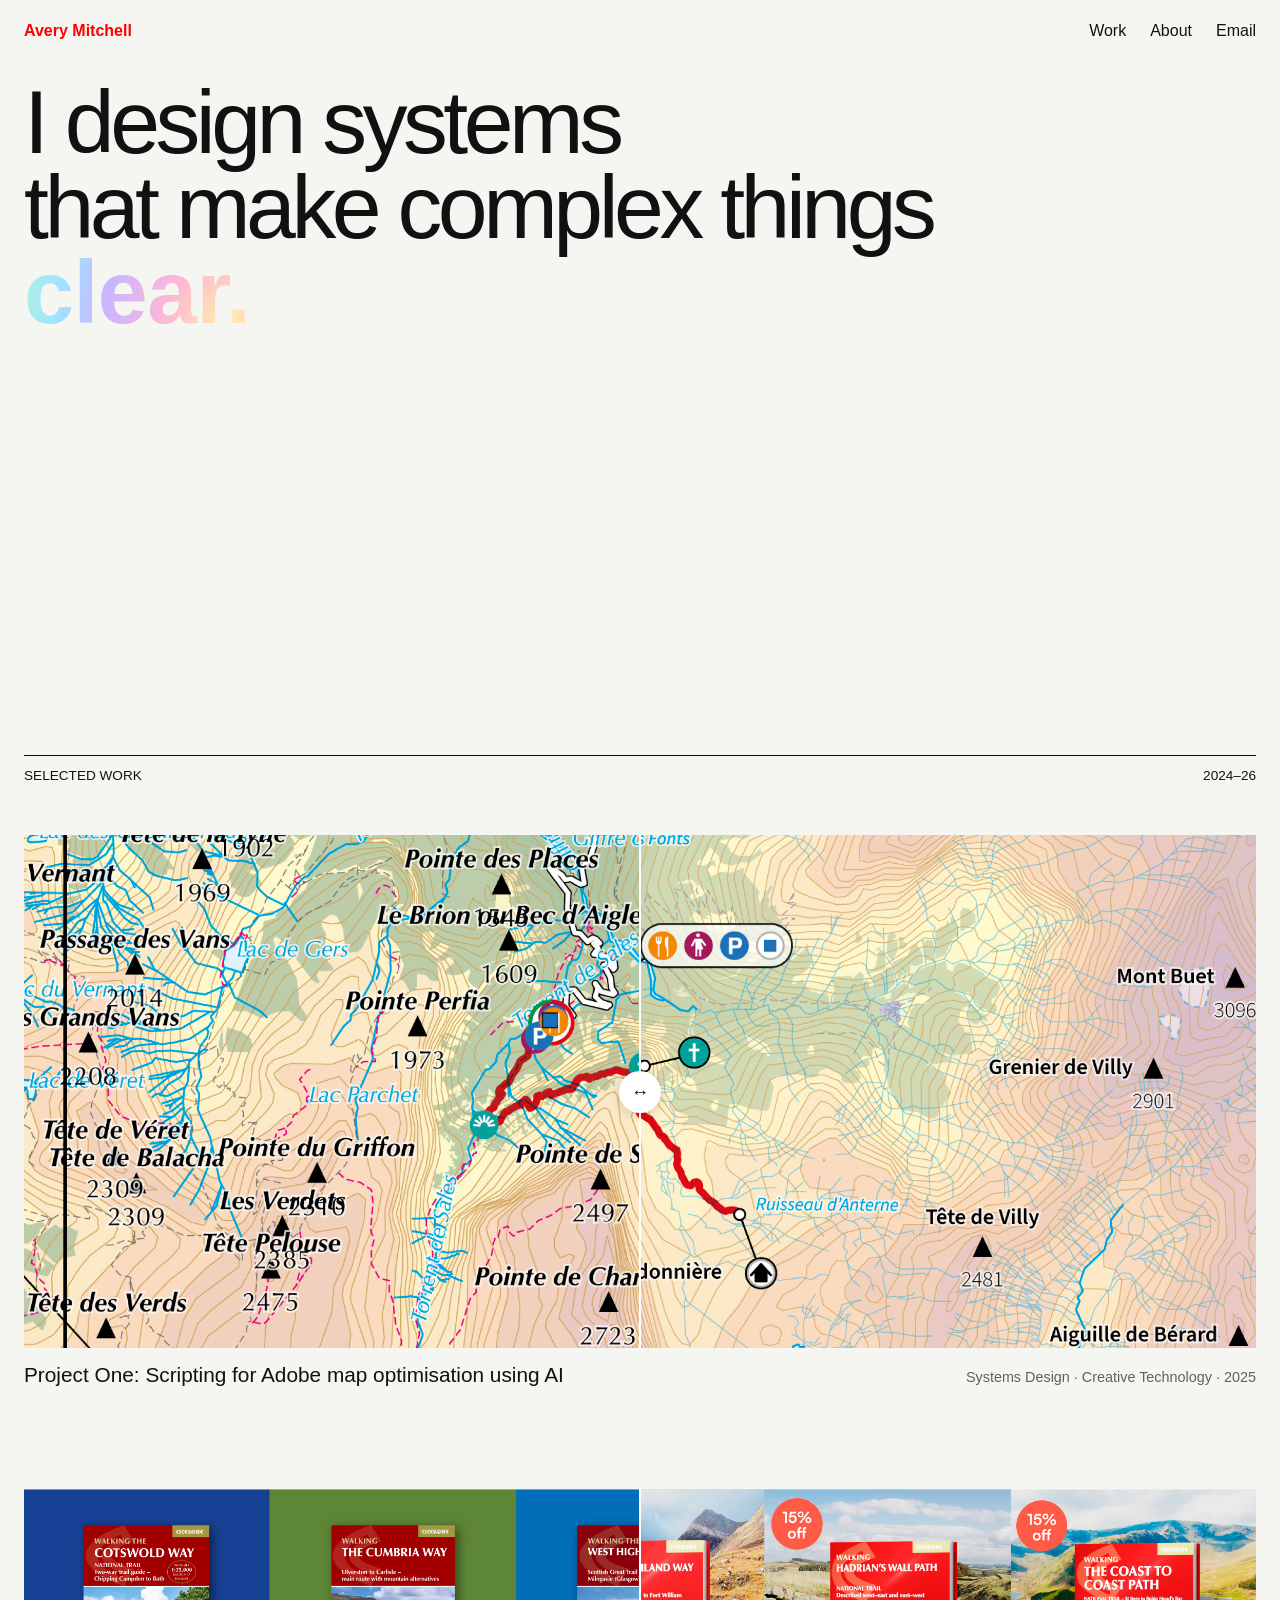
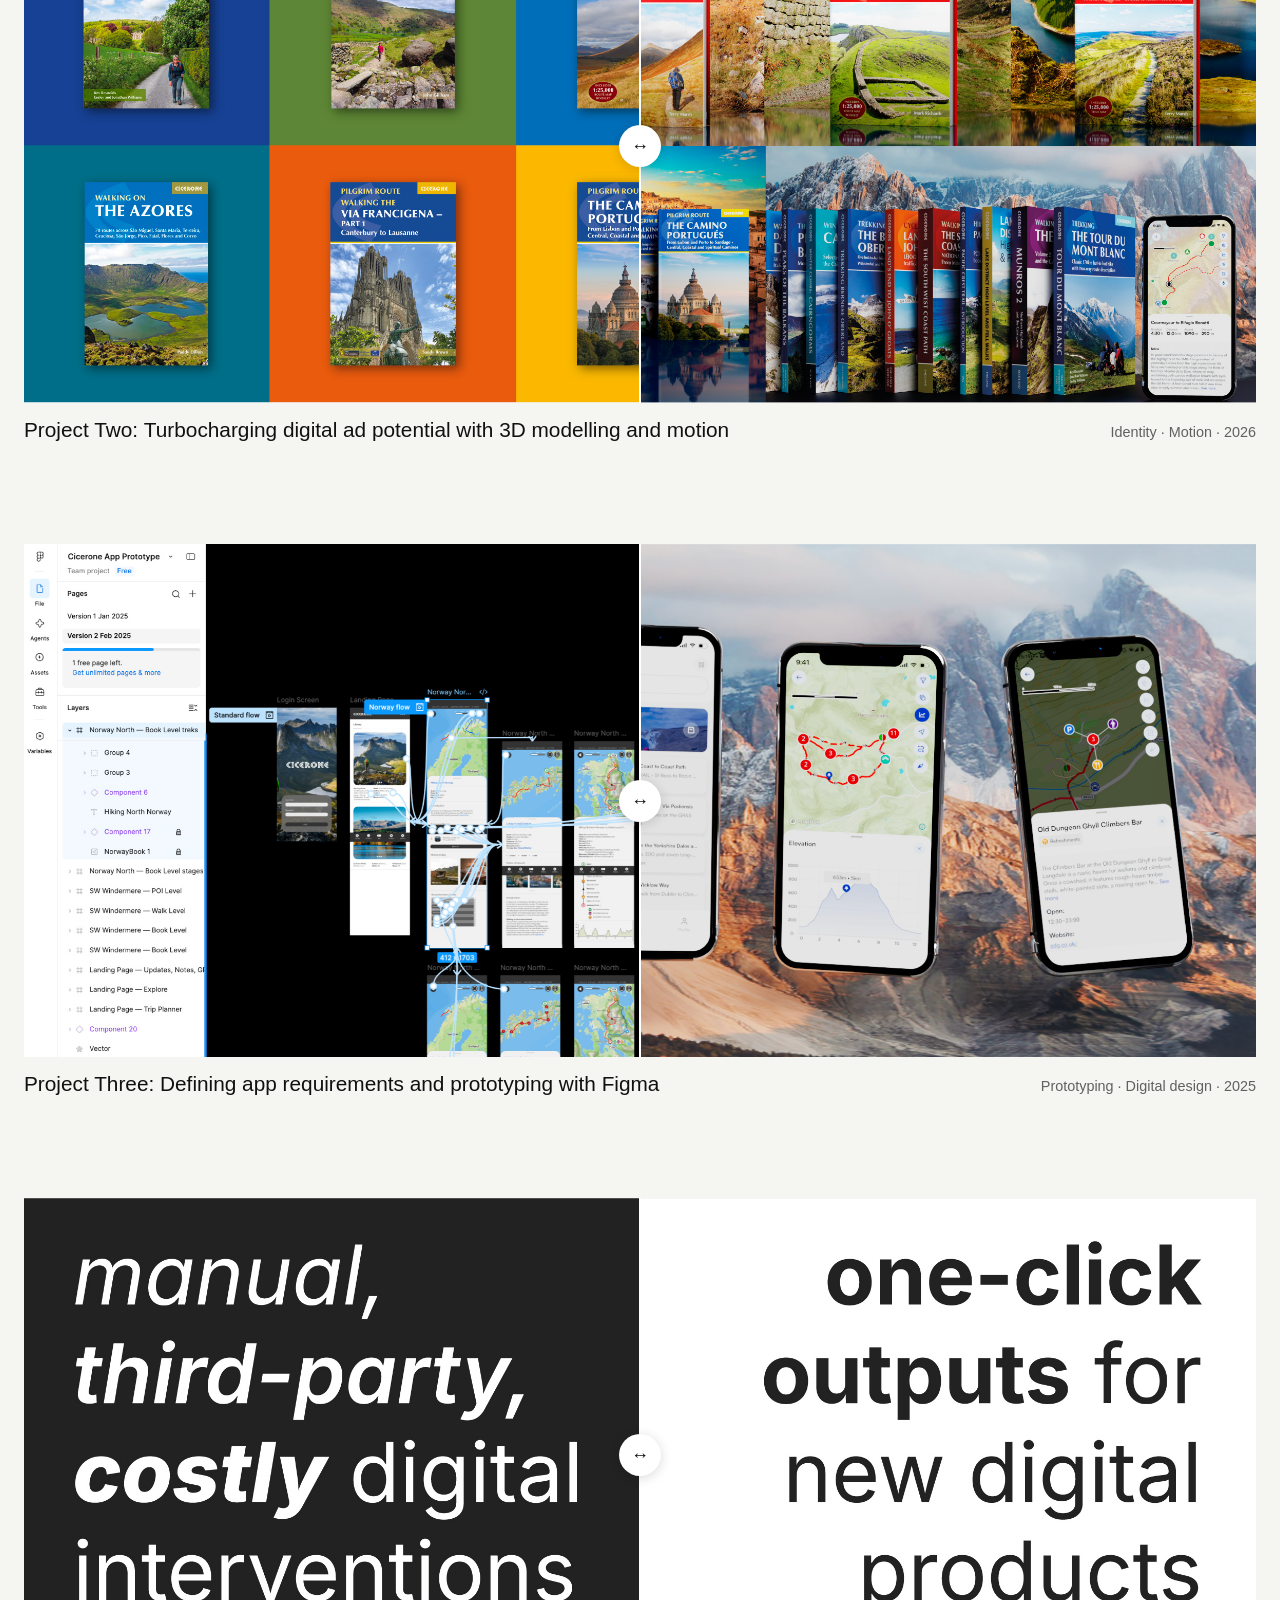
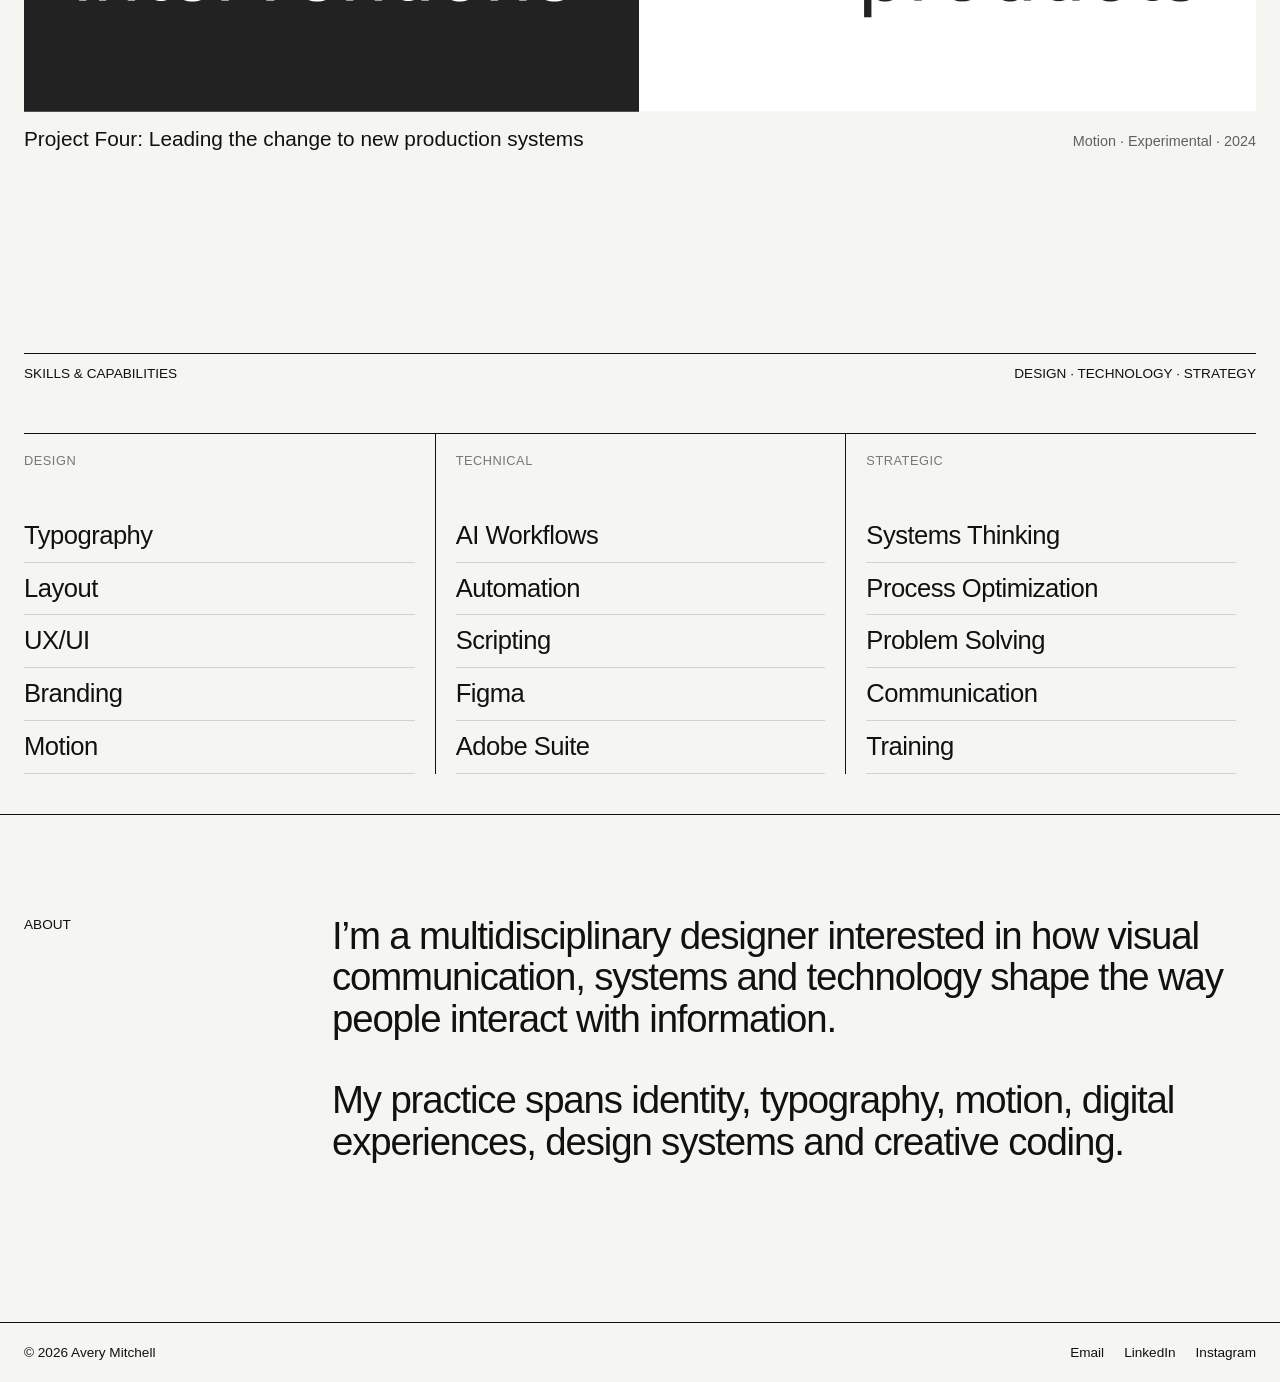
==== commit 05f5dfa1: "Accidentally overwrote index fixed now" ====
--- a/index.html
+++ b/index.html
@@ -59,73 +59,7 @@
     </section>
 
 
-    <!-- ========================================
-         SKILLS
-    ========================================= -->
-
-    <section class="skills">
-
-      <div class="section-heading">
-        <p>Skills & Capabilities</p>
-        <p>Design · Technology · Strategy</p>
-      </div>
-
-
-      <div class="skills-grid">
-
-        <!-- DESIGN -->
-
-        <div class="skills-column">
-
-          <h2>Design</h2>
-
-          <ul>
-            <li>Typography</li>
-            <li>Layout</li>
-            <li>UX/UI</li>
-            <li>Branding</li>
-            <li>Motion</li>
-          </ul>
-
-        </div>
-
-
-        <!-- TECHNICAL -->
-
-        <div class="skills-column">
-
-          <h2>Technical</h2>
-
-          <ul>
-            <li>AI Workflows</li>
-            <li>Automation</li>
-            <li>Scripting</li>
-            <li>Figma</li>
-            <li>Adobe Suite</li>
-          </ul>
-
-        </div>
-
-
-        <!-- STRATEGIC -->
-
-        <div class="skills-column">
-
-          <h2>Strategic</h2>
-
-          <ul>
-            <li>Systems Thinking</li>
-            <li>Process Optimization</li>
-            <li>Problem Solving</li>
-            <li>Communication</li>
-            <li>Training</li>
-          </ul>
-
-        </div>
-
-      </div>
-
-    </section>
+    
 
 
     <!-- ========================================
@@ -158,9 +92,7 @@
               alt="Project One — before"
             >
 
-            <span class="compare-label compare-label-left">
-              Before
-            </span>
+        
 
           </div>
 
@@ -175,9 +107,7 @@
               alt="Project One — after"
             >
 
-            <span class="compare-label compare-label-right">
-              After
-            </span>
+            
 
           </div>
 
@@ -207,7 +137,7 @@
         </div>
 
 
-        <a class="project-info" href="#">
+        <a class="project-info" href="project-01.html">
 
           <h2>Project One: <span class="subhead">Scripting for Adobe map optimisation using AI</span></h2>
 
@@ -238,9 +168,7 @@
               alt="Project Two — before"
             >
 
-            <span class="compare-label compare-label-left">
-              Before
-            </span>
+            
 
           </div>
 
@@ -255,9 +183,7 @@
               alt="Project Two — after"
             >
 
-            <span class="compare-label compare-label-right">
-              After
-            </span>
+            
 
           </div>
 
@@ -318,9 +244,7 @@
               alt="Project Three — before"
             >
 
-            <span class="compare-label compare-label-left">
-              Before
-            </span>
+            
 
           </div>
 
@@ -335,9 +259,7 @@
               alt="Project Three — after"
             >
 
-            <span class="compare-label compare-label-right">
-              After
-            </span>
+            
 
           </div>
 
@@ -398,9 +320,7 @@
               alt="Project Four — before"
             >
 
-            <span class="compare-label compare-label-left">
-              Before
-            </span>
+            
 
           </div>
 
@@ -415,9 +335,7 @@
               alt="Project Four — after"
             >
 
-            <span class="compare-label compare-label-right">
-              After
-            </span>
+            
 
           </div>
 
@@ -449,7 +367,7 @@
 
         <a class="project-info" href="#">
 
-          <h2>Project Four</h2>
+          <h2>Project Four: <span class="subhead">Leading the change to new production systems</span></h2>
 
           <p>
             Motion · Experimental · 2024
@@ -461,7 +379,74 @@
 
     </section>
 
-
+<!-- ========================================
+         SKILLS
+    ========================================= -->
+
+    <section class="skills">
+
+      <div class="section-heading">
+        <p>Skills & Capabilities</p>
+        <p>Design · Technology · Strategy</p>
+      </div>
+
+
+      <div class="skills-grid">
+
+        <!-- DESIGN -->
+
+        <div class="skills-column">
+
+          <h2>Design</h2>
+
+          <ul>
+            <li>Typography</li>
+            <li>Layout</li>
+            <li>UX/UI</li>
+            <li>Branding</li>
+            <li>Motion</li>
+          </ul>
+
+        </div>
+
+
+        <!-- TECHNICAL -->
+
+        <div class="skills-column">
+
+          <h2>Technical</h2>
+
+          <ul>
+            <li>AI Workflows</li>
+            <li>Automation</li>
+            <li>Scripting</li>
+            <li>Figma</li>
+            <li>Adobe Suite</li>
+          </ul>
+
+        </div>
+
+
+        <!-- STRATEGIC -->
+
+        <div class="skills-column">
+
+          <h2>Strategic</h2>
+
+          <ul>
+            <li>Systems Thinking</li>
+            <li>Process Optimization</li>
+            <li>Problem Solving</li>
+            <li>Communication</li>
+            <li>Training</li>
+          </ul>
+
+        </div>
+
+      </div>
+
+    </section>
+    
     <!-- ========================================
          ABOUT
     ========================================= -->
--- a/style.css
+++ b/style.css
@@ -19,7 +19,10 @@
   font-family: Inter, Helvetica, Arial, sans-serif;
   font-size: 16px;
   line-height: 1.4;
-}
+    position: relative;
+  z-index: 0;
+}
+
 
 img {
   display: block;
@@ -37,15 +40,48 @@
 ========================================== */
 
 .site-header {
+  position: fixed;
+
+  top: 0;
+  left: 0;
+
+  width: 100%;
+
   display: flex;
   justify-content: space-between;
   align-items: center;
 
   padding: 20px 24px;
-}
-
-.name {
+
+  z-index: 1000;
+
+  background: transparent;
+
+  color: #111;
+
+  transition:
+    color 0.25s ease;
+}
+
+
+/* Avery stays red at all times */
+
+.site-header .name {
+  color: #ff0000;
   font-weight: 600;
+}
+
+
+/* Menu becomes white in case study */
+
+body.case-dark .site-header {
+  color: #fff;
+}
+
+
+/* Avery STILL stays red */
+
+body.case-dark .site-header .name {
   color: #ff0000;
 }
 
@@ -147,7 +183,7 @@
 ========================================== */
 
 .skills {
-  padding: 40px 24px 120px;
+  padding: 20px 24px 40px;
 }
 
 .skills-grid {
@@ -502,6 +538,1210 @@
   opacity: 0.5;
 }
 
+/* ==========================================
+   CASE STUDY
+========================================== */
+
+.case-study {
+  width: 100%;
+
+  background: #f5f5f2;
+  color: #111;
+
+  transition:
+    background-color 0.6s ease,
+    color 0.6s ease;
+}
+
+
+/* ==========================================
+   CASE HERO
+========================================== */
+
+.case-hero {
+  padding:
+    60px
+    24px
+    40px;
+}
+
+
+/* PROJECT NUMBER */
+
+.case-number {
+  margin-bottom: 12px;
+
+  font-size: 0.68rem;
+  font-weight: 500;
+
+  line-height: 1;
+
+  text-transform: uppercase;
+  letter-spacing: 0.04em;
+
+  opacity: 0.45;
+}
+
+
+/* PROJECT TITLE */
+
+.case-hero h1 {
+  max-width: 850px;
+
+  font-size: clamp(
+    2rem,
+    3.4vw,
+    3.8rem
+  );
+
+  font-weight: 400;
+
+  line-height: 1;
+
+  letter-spacing: -0.04em;
+}
+
+
+/* ==========================================
+   METADATA BAND
+========================================== */
+
+.case-meta {
+  display: grid;
+
+  grid-template-columns:
+    1fr
+    1.6fr
+    1.4fr
+    0.5fr;
+
+  margin:
+    0
+    24px;
+
+  border-top:
+    1px solid currentColor;
+
+  border-bottom:
+    1px solid currentColor;
+}
+
+
+/* INDIVIDUAL METADATA CELL */
+
+.case-meta-item {
+  display: flex;
+
+  align-items: baseline;
+
+  gap: 8px;
+
+  min-width: 0;
+
+  padding:
+    7px
+    12px
+    7px
+    0;
+
+  font-size: 0.68rem;
+
+  line-height: 1.2;
+}
+
+
+/* METADATA DIVIDERS */
+
+.case-meta-item + .case-meta-item {
+  padding-left: 12px;
+
+  border-left:
+    1px solid currentColor;
+}
+
+
+/* METADATA LABEL */
+
+.case-meta-label {
+  flex-shrink: 0;
+
+  margin: 0;
+
+  font-size: 0.56rem;
+  font-weight: 500;
+
+  line-height: 1;
+
+  text-transform: uppercase;
+
+  letter-spacing: 0.05em;
+
+  opacity: 0.4;
+}
+
+
+/* ==========================================
+   SCROLL CUE
+========================================== */
+
+.case-scroll-cue {
+  height: calc(100vh - 300px);
+
+  min-height: 280px;
+
+  display: flex;
+
+  align-items: flex-end;
+  justify-content: center;
+
+  padding-bottom: 40px;
+}
+
+
+/* ARROW */
+
+.case-scroll-cue span {
+  display: block;
+
+  font-size: 2rem;
+  font-weight: 300;
+
+  line-height: 1;
+
+  animation:
+    case-arrow 1.8s
+    ease-in-out
+    infinite;
+}
+
+
+/* ARROW MOVEMENT */
+
+@keyframes case-arrow {
+
+  0%,
+  100% {
+    transform: translateY(0);
+  }
+
+  50% {
+    transform: translateY(8px);
+  }
+
+}
+
+
+/* ==========================================
+   CASE BODY
+========================================== */
+
+.case-body {
+  display: grid;
+
+  grid-template-columns:
+    minmax(220px, 1fr)
+    minmax(0, 3fr);
+
+  gap: 24px;
+
+  align-items: stretch;
+
+  padding:
+    100px
+    24px
+    120px;
+
+  background: transparent;
+  color: inherit;
+}
+
+
+/* ==========================================
+   LEFT STORY COLUMN
+========================================== */
+
+.case-story {
+  position: relative;
+
+  min-width: 0;
+}
+
+
+/* ==========================================
+   STICKY STORY AREA
+========================================== */
+
+.case-story-sticky {
+  position: sticky;
+
+  top: 0;
+
+  height: 100vh;
+
+  display: flex;
+
+  align-items: center;
+
+  overflow: hidden;
+}
+
+
+/* ==========================================
+   STORY CARDS
+========================================== */
+
+.story-card {
+  position: absolute;
+
+  top: 50%;
+  left: 0;
+
+  width: 100%;
+  max-width: 320px;
+
+  padding-right: 30px;
+
+  opacity: 0;
+
+  visibility: hidden;
+
+  transform:
+    translateY(
+      calc(-50% + 18px)
+    );
+
+  transition:
+    opacity 0.35s ease,
+    transform 0.35s ease,
+    visibility 0.35s ease;
+
+  pointer-events: none;
+}
+
+
+/* ACTIVE STORY */
+
+.story-card.is-active {
+  opacity: 1;
+
+  visibility: visible;
+
+  transform:
+    translateY(-50%);
+
+  pointer-events: auto;
+}
+
+
+/* STORY NUMBER */
+
+.story-number {
+  margin-bottom: 36px;
+
+  font-size: 0.65rem;
+  font-weight: 500;
+
+  line-height: 1;
+
+  opacity: 0.35;
+}
+
+
+/* STORY HEADING */
+
+.story-card h2 {
+  margin-bottom: 16px;
+
+  font-size: 1.25rem;
+  font-weight: 500;
+
+  line-height: 1.05;
+
+  letter-spacing: -0.025em;
+}
+
+
+/* STORY TEXT */
+
+.story-card p {
+  max-width: 290px;
+
+  font-size: 0.88rem;
+
+  line-height: 1.45;
+}
+
+
+/* PARAGRAPH SPACING */
+
+.story-card p + p {
+  margin-top: 14px;
+}
+
+
+/* ==========================================
+   RIGHT — CONTINUOUS MEDIA STREAM
+========================================== */
+
+.case-media-stream {
+  width: 100%;
+
+  min-width: 0;
+
+  overflow: hidden;
+
+  background: #111;
+}
+
+
+/* ==========================================
+   MEDIA ZONES
+========================================== */
+
+.media-zone {
+  position: relative;
+
+  width: 100%;
+
+  margin: 0;
+  padding: 0;
+}
+
+
+/*
+  IMPORTANT:
+
+  There are deliberately no margins,
+  gaps, borders or padding between
+  media zones.
+
+  This keeps the entire right column
+  visually continuous.
+*/
+
+
+/* ==========================================
+   MEDIA FIGURES
+========================================== */
+
+.case-image,
+.case-video {
+  display: block;
+
+  width: 100%;
+
+  margin: 0;
+  padding: 0;
+
+  overflow: hidden;
+
+  background: transparent;
+}
+
+
+/* ==========================================
+   IMAGES
+========================================== */
+
+.case-image img {
+  display: block;
+
+  width: 100%;
+  height: auto;
+
+  margin: 0;
+
+  object-fit: cover;
+}
+
+
+/* ==========================================
+   VIDEO
+========================================== */
+
+.case-video video {
+  display: block;
+
+  width: 100%;
+  height: auto;
+
+  margin: 0;
+
+  object-fit: cover;
+}
+
+
+/* ==========================================
+   WHOLE-PAGE THEME TRANSITION
+========================================== */
+
+html {
+  background: #f5f5f2;
+}
+
+
+body {
+  background: #f5f5f2;
+  color: #111;
+
+  transition:
+    background-color 0.3s ease,
+    color 0.3s ease;
+}
+
+
+.case-study {
+  background: transparent;
+  color: inherit;
+}
+
+
+body.case-dark {
+  background: #111;
+  color: #f5f5f2;
+}
+
+
+body.case-dark .case-study {
+  background: transparent;
+  color: inherit;
+}
+
+
+/* Dividers follow the current theme */
+
+.case-meta,
+.next-project,
+footer {
+  border-color: currentColor;
+}
+
+
+/* ==========================================
+   HEADER THEME TRANSITION
+========================================== */
+
+.site-header {
+  transition:
+    background-color 0.6s ease,
+    color 0.6s ease;
+}
+
+
+/* DARK HEADER */
+
+body.case-dark .site-header {
+  background: #111;
+
+  color: #f5f5f2;
+}
+
+
+/*
+  KEEP THE NAME RED.
+
+  This deliberately overrides the
+  inherited white header colour.
+*/
+
+body.case-dark .site-header .name {
+  color: #ff0000;
+}
+
+/* ==========================================
+   THEME GRADIENT WASH
+========================================== */
+
+body::before {
+  content: "";
+
+  position: fixed;
+  inset: 0;
+
+  z-index: -1;
+
+  pointer-events: none;
+
+  background:
+    linear-gradient(
+      135deg,
+      #f5f5f2 0%,
+      #f5f5f2 40%,
+      #111 60%,
+      #111 100%
+    );
+
+  background-size: 300% 300%;
+
+  background-position: 0% 0%;
+
+  opacity: 0;
+
+  transition:
+    opacity 0.15s ease,
+    background-position 0.35s ease;
+}
+
+
+body.case-transition::before {
+  opacity: 1;
+
+  background-position: 100% 100%;
+}
+
+/* ==========================================
+   NEXT PROJECT
+========================================== */
+
+.next-project {
+  display: block;
+
+  margin:
+    0
+    24px;
+
+  padding:
+    70px
+    0
+    100px;
+
+  border-top:
+    1px solid currentColor;
+
+  transition:
+    opacity 0.2s ease;
+}
+
+
+/* NEXT LABEL */
+
+.next-project-label {
+  margin-bottom: 20px;
+
+  font-size: 0.68rem;
+
+  text-transform: uppercase;
+
+  letter-spacing: 0.04em;
+
+  opacity: 0.45;
+}
+
+
+/* NEXT PROJECT TITLE */
+
+.next-project h2 {
+  display: flex;
+
+  justify-content: space-between;
+
+  align-items: baseline;
+
+  gap: 30px;
+
+  font-size: clamp(
+    2rem,
+    4vw,
+    4.5rem
+  );
+
+  font-weight: 400;
+
+  line-height: 1;
+
+  letter-spacing: -0.04em;
+}
+
+
+.next-project h2 span {
+  font-weight: 300;
+}
+
+
+.next-project:hover {
+  opacity: 0.5;
+}
+
+
+/* ==========================================
+   DARK NEXT PROJECT
+========================================== */
+
+body.case-dark .next-project {
+  color: #f5f5f2;
+
+  border-color: #f5f5f2;
+}
+
+
+/* ==========================================
+   FOOTER THEME
+========================================== */
+
+footer {
+  transition:
+    background-color 0.6s ease,
+    color 0.6s ease,
+    border-color 0.6s ease;
+}
+
+
+body.case-dark footer {
+  background: #111;
+
+  color: #f5f5f2;
+
+  border-color: #f5f5f2;
+}
+
+
+/* ==========================================
+   TABLET
+========================================== */
+
+@media (max-width: 900px) {
+
+  .case-body {
+    grid-template-columns:
+      minmax(190px, 1fr)
+      minmax(0, 2.4fr);
+
+    gap: 20px;
+  }
+
+
+  .story-card {
+    padding-right: 20px;
+  }
+
+
+  .story-card p {
+    font-size: 0.82rem;
+  }
+
+}
+
+
+/* ==========================================
+   MOBILE
+========================================== */
+
+@media (max-width: 700px) {
+
+
+  /* ========================================
+     HERO
+  ======================================== */
+
+  .case-hero {
+    padding:
+      35px
+      16px
+      30px;
+  }
+
+
+  .case-number {
+    margin-bottom: 10px;
+
+    font-size: 0.62rem;
+  }
+
+
+  .case-hero h1 {
+    max-width: 100%;
+
+    font-size: 2rem;
+
+    line-height: 1;
+
+    letter-spacing: -0.035em;
+  }
+
+
+  /* ========================================
+     METADATA
+  ======================================== */
+
+  .case-meta {
+    grid-template-columns:
+      1fr
+      1fr;
+
+    margin:
+      0
+      16px;
+  }
+
+
+  .case-meta-item {
+    min-height: 48px;
+
+    display: block;
+
+    padding:
+      7px
+      10px
+      7px
+      0;
+
+    font-size: 0.64rem;
+  }
+
+
+  .case-meta-item + .case-meta-item {
+    padding-left: 10px;
+  }
+
+
+  /*
+    Third metadata item begins
+    the second row.
+  */
+
+  .case-meta-item:nth-child(3) {
+    padding-left: 0;
+
+    border-left: 0;
+  }
+
+
+  /*
+    Horizontal divider between
+    metadata rows.
+  */
+
+  .case-meta-item:nth-child(3),
+  .case-meta-item:nth-child(4) {
+    border-top:
+      1px solid currentColor;
+  }
+
+
+  .case-meta-label {
+    margin-bottom: 6px;
+
+    font-size: 0.52rem;
+  }
+
+
+  /* ========================================
+     SCROLL CUE
+  ======================================== */
+
+  .case-scroll-cue {
+    height: calc(100vh - 300px);
+
+    min-height: 240px;
+
+    padding-bottom: 30px;
+  }
+
+
+  .case-scroll-cue span {
+    font-size: 1.7rem;
+  }
+
+
+  /* ========================================
+     CASE BODY
+  ======================================== */
+
+  .case-body {
+    display: block;
+
+    padding:
+      0
+      16px
+      80px;
+  }
+
+
+  /* ========================================
+     MOBILE STORY
+  ======================================== */
+
+  .case-story {
+    position: relative;
+
+    min-height: 200px;
+
+    background: #111;
+
+    color: #f5f5f2;
+
+    z-index: 20;
+  }
+
+
+  .case-story-sticky {
+    position: sticky;
+
+    top: 0;
+
+    height: 200px;
+
+    display: block;
+
+    overflow: hidden;
+
+    background: #111;
+
+    color: #f5f5f2;
+  }
+
+
+  .story-card {
+    position: absolute;
+
+    top: 50%;
+    left: 0;
+
+    max-width: 100%;
+
+    padding-right: 0;
+
+    transform:
+      translateY(
+        calc(-50% + 12px)
+      );
+  }
+
+
+  .story-card.is-active {
+    transform:
+      translateY(-50%);
+  }
+
+
+  .story-number {
+    margin-bottom: 18px;
+  }
+
+
+  .story-card h2 {
+    margin-bottom: 10px;
+
+    font-size: 1.2rem;
+  }
+
+
+  .story-card p {
+    max-width: 500px;
+
+    font-size: 0.82rem;
+  }
+
+
+  .story-card p + p {
+    margin-top: 10px;
+  }
+
+
+  /* ========================================
+     MEDIA STREAM
+  ======================================== */
+
+  .case-media-stream {
+  width: 100%;
+  min-width: 0;
+
+  overflow: hidden;
+
+  background: transparent;
+}
+
+
+  /* ========================================
+     NEXT PROJECT
+  ======================================== */
+
+  .next-project {
+    margin:
+      0
+      16px;
+
+    padding:
+      60px
+      0
+      80px;
+  }
+
+
+  .next-project h2 {
+    font-size: 2rem;
+  }
+
+}
+
+/* ==========================================
+   ACTIVE CASE STUDY THEME
+========================================== */
+
+body {
+  transition:
+    background-color 0.65s ease,
+    color 0.65s ease;
+}
+
+body.case-dark {
+  background: #111;
+  color: #f5f5f2;
+}
+
+
+/*
+  Once the dark section is active,
+  keep the remainder of the case
+  study black.
+*/
+
+body.case-dark .case-study {
+  background: #111;
+  color: #f5f5f2;
+}
+
+
+/*
+  Dividers automatically inherit
+  the current text colour.
+*/
+
+body.case-dark footer {
+  border-color: #f5f5f2;
+}
+
+/* ==========================================
+   MOBILE
+========================================== */
+
+@media (max-width: 700px) {
+
+
+  /* ========================================
+     CASE STUDY
+  ======================================== */
+
+ .case-study {
+  padding-top: 70px;
+}
+
+
+  /* ========================================
+     HERO
+  ======================================== */
+
+  .case-hero {
+    padding:
+      30px
+      16px
+      35px;
+  }
+
+
+  .case-number {
+    margin-bottom: 10px;
+
+    font-size: 0.62rem;
+  }
+
+
+  .case-hero h1 {
+    max-width: 100%;
+
+    font-size: 2rem;
+
+    line-height: 1;
+
+    letter-spacing: -0.035em;
+  }
+
+
+  /* ========================================
+     METADATA
+  ======================================== */
+
+  .case-meta {
+    grid-template-columns:
+      1fr
+      1fr;
+
+    margin:
+      0
+      16px;
+  }
+
+
+  .case-meta-item {
+    min-height: 52px;
+
+    display: block;
+
+    padding:
+      8px
+      10px
+      8px
+      0;
+
+    font-size: 0.64rem;
+  }
+
+
+  .case-meta-item + .case-meta-item {
+    padding-left: 10px;
+  }
+
+
+  /*
+    Third cell starts a new row,
+    so remove its left divider.
+  */
+
+  .case-meta-item:nth-child(3) {
+    padding-left: 0;
+
+    border-left: 0;
+  }
+
+
+  /*
+    Horizontal divider between
+    metadata rows.
+  */
+
+  .case-meta-item:nth-child(3),
+  .case-meta-item:nth-child(4) {
+    border-top:
+      1px solid #111;
+  }
+
+
+  .case-meta-label {
+    margin-bottom: 7px;
+
+    font-size: 0.54rem;
+  }
+
+
+  /* ========================================
+     CASE BODY
+  ======================================== */
+
+  .case-body {
+    display: block;
+
+    padding:
+      60px
+      16px
+      80px;
+  }
+
+
+  /* ========================================
+     STORY
+  ======================================== */
+
+  .case-story {
+    min-height: 180px;
+  }
+
+
+  .case-story-sticky {
+    position: sticky;
+
+    top: 0;
+
+    height: auto;
+
+    min-height: 180px;
+
+    display: block;
+
+    padding:
+      30px
+      0;
+
+    background: #f5f5f2;
+
+    z-index: 20;
+  }
+
+
+  .story-card {
+    position: absolute;
+
+    top: 30px;
+    left: 0;
+
+    max-width: 100%;
+
+    padding-right: 0;
+
+    transform:
+      translateY(10px);
+  }
+
+
+  .story-card.is-active {
+    transform:
+      translateY(0);
+  }
+
+
+  .story-number {
+    margin-bottom: 20px;
+  }
+
+
+  .story-card h2 {
+    margin-bottom: 12px;
+
+    font-size: 1.2rem;
+  }
+
+
+  .story-card p {
+    max-width: 500px;
+
+    font-size: 0.82rem;
+  }
+
+
+  .story-card p + p {
+    margin-top: 10px;
+  }
+
+
+  /* ========================================
+     MEDIA STREAM
+  ======================================== */
+
+  .case-media-stream {
+    width: 100%;
+  }
+
+
+  /* ========================================
+     NEXT PROJECT
+  ======================================== */
+
+  .next-project {
+    margin:
+      0
+      16px;
+
+    padding:
+      60px
+      0
+      80px;
+  }
+
+
+  .next-project h2 {
+    font-size: 2rem;
+  }
+
+}
 
 /* ==========================================
    MOBILE
